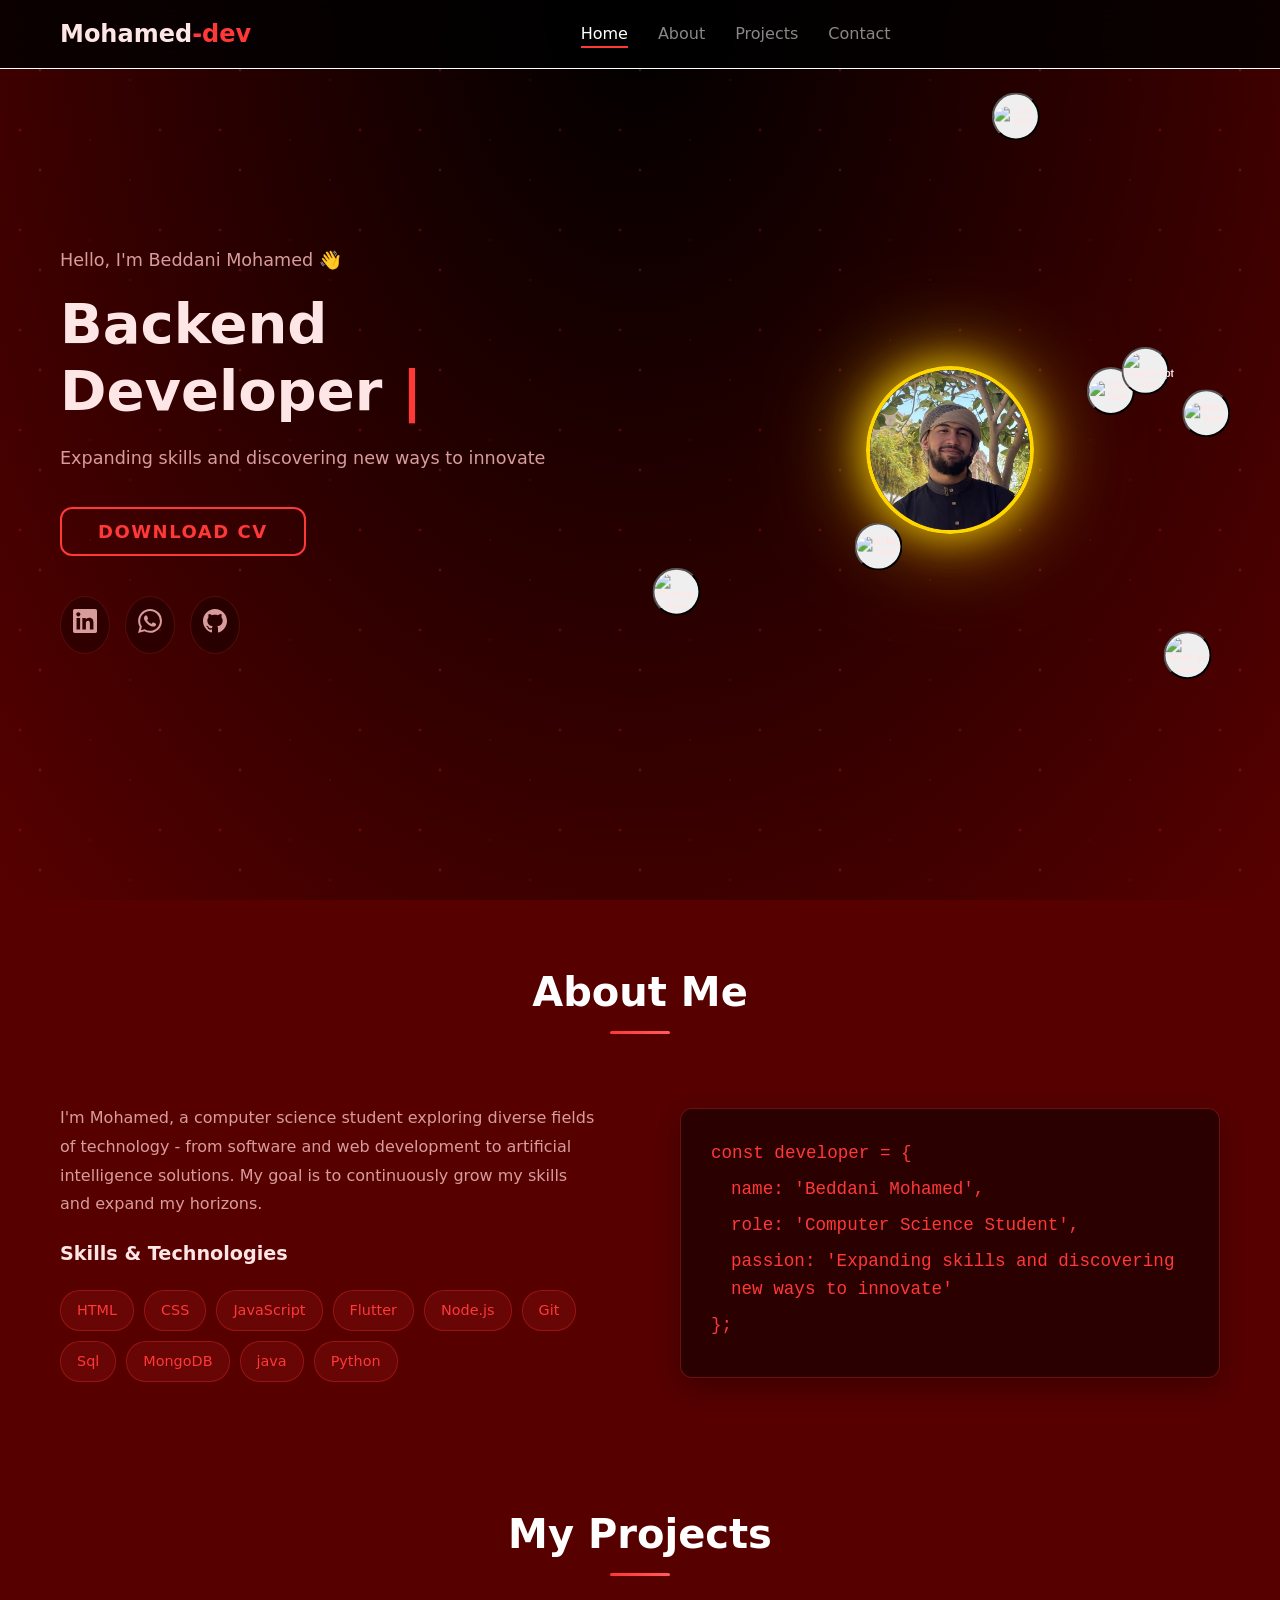
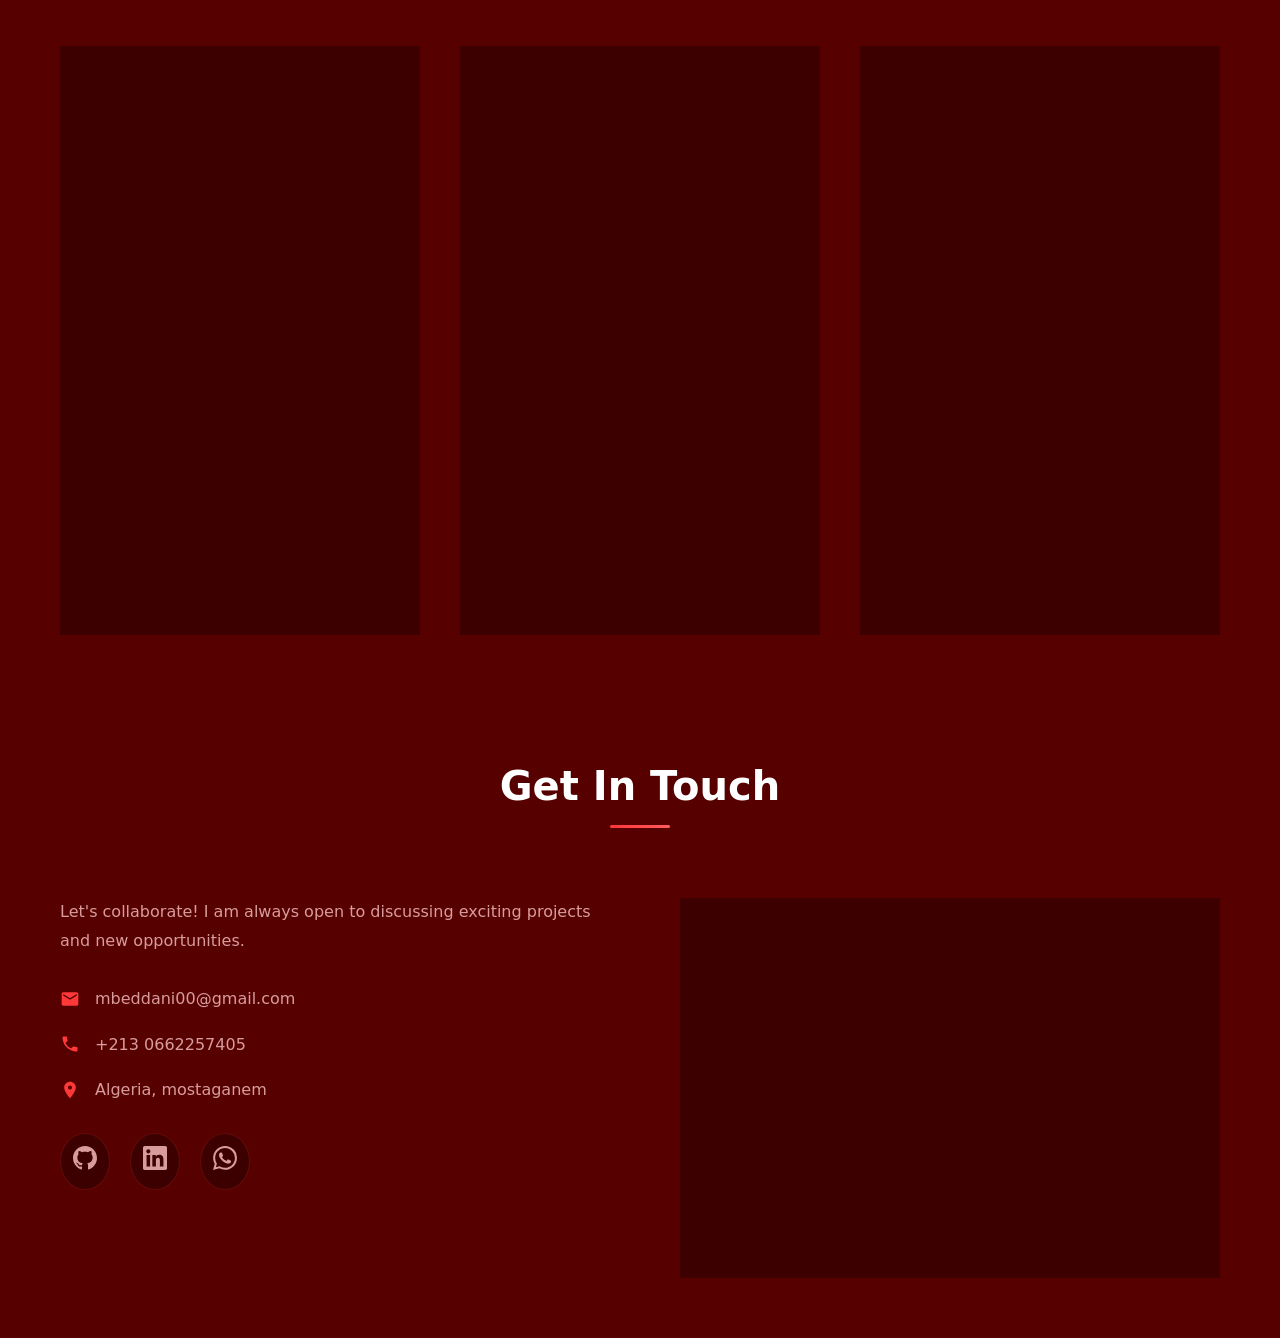
==== index.html @ 116beba7 "Add all project files" ====
<!DOCTYPE html>
<html lang="id">
<head>
    <meta charset="UTF-8">
    <meta name="viewport" content="width=device-width, initial-scale=1.0">
    <title>Beddani Mohamed</title>
    <link rel="icon" type="Image/jpeg" href="icon.jpg">
    <link rel="stylesheet" href="style.css">
</head>
<body>
    <header id="navbar">
    <nav class="nav-container animate-on-scroll slide-in-top">
            <div class="logo">
                Mohamed<span class="logo-accent">-dev</span>
            </div>
            
            <ul class="nav-menu" id="nav-menu">
                <li><a href="#home" class="nav-link active">Home</a></li>
                <li><a href="#about" class="nav-link">About</a></li>
                <li><a href="#projects" class="nav-link">Projects</a></li>
                <li><a href="#contact" class="nav-link">Contact</a></li>
            </ul>
            
            <div class="nav-social">
              
                
        

            </div>
            
            <div class="hamburger" id="hamburger">
                <span></span>
                <span></span>
                <span></span>
            </div>
        </nav>
    </header>

    <main>
        <section id="home" class="hero">
            <div class="container">
                <div class="hero-content">
                    <div class="hero-text">
                        <p class="greeting">Hello, I'm Beddani Mohamed 👋</p>
                        <h1 class="hero-title">
                            <span id="typing-text">Computer Science</span>
                            <span class="cursor">|</span>
                        </h1>
                        <p class="hero-quote">Expanding skills and discovering new ways to innovate</p>
                        <div class="hero-buttons">
                          <a href="Science and Engineering Resume in White Black Simple Style (1).pdf" download>
                            <button class="glow-genz-button">Download CV</button>
                            </a>
                        </div>
                        <div class="hero-social">
                            <a href="https://www.linkedin.com/in/mohamed-beddani-69705a28b?utm_source=share&utm_campaign=share_via&utm_content=profile&utm_medium=android_app" class="social-link" aria-label="LinkedIn" target="_blank">
                                <svg width="24" height="24" viewBox="0 0 24 24" fill="currentColor">
                                    <path d="M20.447 20.452h-3.554v-5.569c0-1.328-.027-3.037-1.852-3.037-1.853 0-2.136 1.445-2.136 2.939v5.667H9.351V9h3.414v1.561h.046c.477-.9 1.637-1.85 3.37-1.85 3.601 0 4.267 2.37 4.267 5.455v6.286zM5.337 7.433c-1.144 0-2.063-.926-2.063-2.065 0-1.138.92-2.063 2.063-2.063 1.14 0 2.064.925 2.064 2.063 0 1.139-.925 2.065-2.064 2.065zm1.782 13.019H3.555V9h3.564v11.452zM22.225 0H1.771C.792 0 0 .774 0 1.729v20.542C0 23.227.792 24 1.771 24h20.451C23.2 24 24 23.227 24 22.271V1.729C24 .774 23.2 0 22.222 0h.003z"/>
                                </svg>
                            </a>
                            
                            <a href="https://wa.me/213554139526" class="social-link" aria-label="WhatsApp" target="_blank">
                                <svg width="24" height="24" viewBox="0 0 24 24" fill="currentColor">
                                    <path d="M17.472 14.382c-.297-.149-1.758-.867-2.03-.967-.273-.099-.471-.148-.67.15-.197.297-.767.966-.94 1.164-.173.199-.347.223-.644.075-.297-.15-1.255-.463-2.39-1.475-.883-.788-1.48-1.761-1.653-2.059-.173-.297-.018-.458.13-.606.134-.133.298-.347.446-.52.149-.174.198-.298.298-.497.099-.198.05-.371-.025-.52-.075-.149-.669-1.612-.916-2.207-.242-.579-.487-.5-.669-.51-.173-.008-.371-.01-.57-.01-.198 0-.52.074-.792.372-.272.297-1.04 1.016-1.04 2.479 0 1.462 1.065 2.875 1.213 3.074.149.198 2.096 3.2 5.077 4.487.709.306 1.262.489 1.694.625.712.227 1.36.195 1.871.118.571-.085 1.758-.719 2.006-1.413.248-.694.248-1.289.173-1.413-.074-.124-.272-.198-.57-.347m-5.421 7.403h-.004a9.87 9.87 0 01-5.031-1.378l-.361-.214-3.741.982.998-3.648-.235-.374a9.86 9.86 0 01-1.51-5.26c.001-5.45 4.436-9.884 9.888-9.884 2.64 0 5.122 1.03 6.988 2.898a9.825 9.825 0 012.893 6.994c-.003 5.45-4.437 9.884-9.885 9.884m8.413-18.297A11.815 11.815 0 0012.05 0C5.495 0 .16 5.335.157 11.892c0 2.096.547 4.142 1.588 5.945L.057 24l6.305-1.654a11.882 11.882 0 005.683 1.448h.005c6.554 0 11.89-5.335 11.893-11.893A11.821 11.821 0 0020.885 3.488"/>
                                </svg>
                            </a>
                            <a href="https://github.com/aminebedd" class="social-link" aria-label="GitHub" target="_blank">
                                <svg width="24" height="24" viewBox="0 0 24 24" fill="currentColor">
                                    <path d="M12 0c-6.626 0-12 5.373-12 12 0 5.302 3.438 9.8 8.207 11.387.599.111.793-.261.793-.577v-2.234c-3.338.726-4.033-1.416-4.033-1.416-.546-1.387-1.333-1.756-1.333-1.756-1.089-.745.083-.729.083-.729 1.205.084 1.839 1.237 1.839 1.237 1.07 1.834 2.807 1.304 3.492.997.107-.775.418-1.305.762-1.604-2.665-.305-5.467-1.334-5.467-5.931 0-1.311.469-2.381 1.236-3.221-.124-.303-.535-1.524.117-3.176 0 0 1.008-.322 3.301 1.23.957-.266 1.983-.399 3.003-.404 1.02.005 2.047.138 3.006.404 2.291-1.552 3.297-1.23 3.297-1.23.653 1.653.242 2.874.118 3.176.77.84 1.235 1.911 1.235 3.221 0 4.609-2.807 5.624-5.479 5.921.43.372.823 1.102.823 2.222v3.293c0 .319.192.694.801.576 4.765-1.589 8.199-6.086 8.199-11.386 0-6.627-5.373-12-12-12z"/>
                                </svg>
                            </a>
                        </div>
                    </div>
                            <div class="hero-visual">
                                <div class="avatar-container">
                                    <!-- Matahari (Sun) - Elemento visual central -->
                                    <div class="sun-core">
                                        <img src="mohamed.jpg" alt="Sun Image">
                                    </div>

                                    <button class="orbit-icon html random-orbit" type="button">
                                        <img src="https://cdn.jsdelivr.net/gh/devicons/devicon/icons/html5/html5-original.svg" alt="HTML Icon" style="width: 100%; height: 100%; object-fit: contain;">
                                    </button>

                                    <button class="orbit-icon css random-orbit" type="button">
                                        <img src="https://cdn.jsdelivr.net/gh/devicons/devicon/icons/css3/css3-original.svg" alt="CSS Icon" style="width: 100%; height: 100%; object-fit: contain;">
                                    </button>

                                    <button class="orbit-icon js random-orbit" type="button">
                                        <img src="https://cdn.jsdelivr.net/gh/devicons/devicon/icons/javascript/javascript-original.svg" alt="JavaScript Icon" style="width: 100%; height: 100%; object-fit: contain;">
                                    </button>

                                    <button class="orbit-icon react random-orbit" type="button">
                                        <img src="https://cdn.jsdelivr.net/gh/devicons/devicon/icons/flutter/flutter-original.svg" alt="React Icon" style="width: 90%; height: 90%; object-fit: contain;">
                                    </button>

                                    <button class="orbit-icon nodejs random-orbit" type="button">
                                        <img src="https://cdn.jsdelivr.net/gh/devicons/devicon/icons/nodejs/nodejs-original.svg" alt="Node.js Icon" style="width: 100%; height: 100%; object-fit: contain;">
                                    </button>

                                    <button class="orbit-icon python random-orbit" type="button">
                                        <img src="https://cdn.jsdelivr.net/gh/devicons/devicon/icons/python/python-original.svg" alt="Python Icon" style="width: 100%; height: 100%; object-fit: contain;">
                                    </button>

                                    <button class="orbit-icon git random-orbit" type="button">
                                        <img src="https://cdn.jsdelivr.net/gh/devicons/devicon/icons/git/git-original.svg" alt="Git Icon" style="width: 100%; height: 100%; object-fit: contain;">
                                    </button>
                                </div>
                            </div>
                </div>
            </div>
        </section>

        <section id="about" class="section">
            <div class="container">
                <h2 class="section-title">About Me</h2>
                <div class="about-content">
                    <div class="about-text slide-in-left">
                <p>I'm Mohamed, a computer science student exploring diverse fields of technology - from software and web development to artificial intelligence solutions. My goal is to continuously grow my skills and expand my horizons.</p>
                        <div class="skills">
                            <h3>Skills & Technologies</h3>
                            <div class="skills-grid">
                                <span class="skill-tag">HTML</span>
                                <span class="skill-tag">CSS</span>
                                <span class="skill-tag">JavaScript</span>
                                <span class="skill-tag">Flutter</span>
                                <span class="skill-tag">Node.js</span>
                                <span class="skill-tag">Git</span>
                                <span class="skill-tag">Sql</span>
                                <span class="skill-tag">MongoDB</span>
                                <span class="skill-tag">java</span>
                                <span class="skill-tag">Python</span>
                                
                            </div>
                        </div>
                    </div>
                    <div class="about-visual slide-in-right">
                        <div class="code-animation">
                            <div class="code-line">const developer = {</div>
                            <div class="code-line indent">name: 'Beddani Mohamed',</div>
                            <div class="code-line indent">role: 'Computer Science Student',</div>
                            <div class="code-line indent">passion: 'Expanding skills and discovering new ways to innovate'</div>
                            <div class="code-line">};</div>
                        </div>
                    </div>
                </div>
            </div>
        </section>

        <section id="projects" class="section">
            <div class="container">
                <h2 class="section-title">My Projects</h2>
                <div class="projects-grid slide-in-up">
                    <div class="project-card">
                        <div class="project-image">
                            <img src="image.png" alt="Project 1">
                        </div>
                        <div class="project-content">
                            <h3>Excellence School</h3>
                            <p>A complete school management system with student registration, teacher management, attendance tracking, and performance reports.</p>
                            <div class="project-tech">
                                <span>React</span>
                                <span>Node.js</span>
                                <span>MongoDB</span>
                                <span>Render</span>
                                <span>Vercel</span>
                                <span>suprbase</span>
                            </div>
                            <div class="project-links">
                                <a href="https://excellence-school.vercel.app/" class="project-link">Live Demo</a>
                                
                            </div>
                        </div>
                    </div>
                    <div class="project-card">
                        <div class="project-image">
                            <img src="app2.png" alt="Project 2">
                        </div>
                        <div class="project-content">
                            <h3>Excellence School app</h3>
                            <p>A complete school management app with features for student registration, teacher management, attendance tracking, and performance monitoring.</p>
                            <div class="project-tech">
                                <span>flutter</span>
                                <span>Node.js</span>
                                  <span>MongoDB</span>
                                <span>Render</span>
                              <span>suprbase</span>
                            </div>
                            <div class="project-links">
                                <a href="#" class="project-link">Live Demo</a>
                                
                            </div>
                        </div>
                    </div>
                    <div class="project-card">
                        <div class="project-image">
                            <img src="app1.png" alt="Project 3">
                        </div>
                        <div class="project-content">
                            <h3>FOOD DELIVERY APP</h3>
                            <p>A sleek food delivery app with login authentication, product browsing, favorites, and cart checkout features.</p>
                            <div class="project-tech">
                                <span>Flutter</span>
                                <span>Node.js</span>
                                <span>MongoDB</span>
                            </div>
                            <div class="project-links">
                                <a href="#" class="project-link">Live Demo</a>
                                
                            </div>
                        </div>
                    </div>
                    
        </section>

        <section id="contact" class="section">
            <div class="container">
                <h2 class="section-title">Get In Touch</h2>
                <div class="contact-content">
                    <div class="contact-info slide-in-left">
                        <p>Let's collaborate! I am always open to discussing exciting projects and new opportunities.</p>
                        <div class="contact-details">
                            <div class="contact-item">
                                <svg width="20" height="20" viewBox="0 0 24 24" fill="currentColor">
                                    <path d="M20 4H4c-1.1 0-1.99.9-1.99 2L2 18c0 1.1.9 2 2 2h16c1.1 0 2-.9 2-2V6c0-1.1-.9-2-2-2zm0 4l-8 5-8-5V6l8 5 8-5v2z"/>
                                </svg>
                                <span>mbeddani00@gmail.com</span>
                            </div>
                            <div class="contact-item">
                                <svg width="20" height="20" viewBox="0 0 24 24" fill="currentColor">
                                    <path d="M6.62 10.79c1.44 2.83 3.76 5.15 6.59 6.59l2.2-2.2c.27-.27.67-.36 1.02-.24 1.12.37 2.33.57 3.57.57.55 0 1 .45 1 1V20c0 .55-.45 1-1 1-9.39 0-17-7.61-17-17 0-.55.45-1 1-1h3.5c.55 0 1 .45 1 1 0 1.25.2 2.45.57 3.57.11.35.03.74-.25 1.02l-2.2 2.2z"/>
                                </svg>
                                <span>+213 0662257405</span>
                            </div>
                            <div class="contact-item">
                                <svg width="20" height="20" viewBox="0 0 24 24" fill="currentColor">
                                    <path d="M12 2C8.13 2 5 5.13 5 9c0 5.25 7 13 7 13s7-7.75 7-13c0-3.87-3.13-7-7-7zm0 9.5c-1.38 0-2.5-1.12-2.5-2.5s1.12-2.5 2.5-2.5 2.5 1.12 2.5 2.5-1.12 2.5-2.5 2.5z"/>
                                </svg>
                                <span>Algeria, mostaganem</span>
                            </div>
                        </div>
                        <div class="social-links">
                            <a href="https://github.com/aminebedd" class="social-link" aria-label="GitHub" target="_blank">
                                <svg width="24" height="24" viewBox="0 0 24 24" fill="currentColor">
                                    <path d="M12 0c-6.626 0-12 5.373-12 12 0 5.302 3.438 9.8 8.207 11.387.599.111.793-.261.793-.577v-2.234c-3.338.726-4.033-1.416-4.033-1.416-.546-1.387-1.333-1.756-1.333-1.756-1.089-.745.083-.729.083-.729 1.205.084 1.839 1.237 1.839 1.237 1.07 1.834 2.807 1.304 3.492.997.107-.775.418-1.305.762-1.604-2.665-.305-5.467-1.334-5.467-5.931 0-1.311.469-2.381 1.236-3.221-.124-.303-.535-1.524.117-3.176 0 0 1.008-.322 3.301 1.23.957-.266 1.983-.399 3.003-.404 1.02.005 2.047.138 3.006.404 2.291-1.552 3.297-1.23 3.297-1.23.653 1.653.242 2.874.118 3.176.77.84 1.235 1.911 1.235 3.221 0 4.609-2.807 5.624-5.479 5.921.43.372.823 1.102.823 2.222v3.293c0 .319.192.694.801.576 4.765-1.589 8.199-6.086 8.199-11.386 0-6.627-5.373-12-12-12z"/>
                                </svg>
                            </a>
                            <a href="https://www.linkedin.com/in/mohamed-beddani-69705a28b?utm_source=share&utm_campaign=share_via&utm_content=profile&utm_medium=android_app" class="social-link" aria-label="LinkedIn" target="_blank">
                                <svg width="24" height="24" viewBox="0 0 24 24" fill="currentColor">
                                    <path d="M20.447 20.452h-3.554v-5.569c0-1.328-.027-3.037-1.852-3.037-1.853 0-2.136 1.445-2.136 2.939v5.667H9.351V9h3.414v1.561h.046c.477-.9 1.637-1.85 3.37-1.85 3.601 0 4.267 2.37 4.267 5.455v6.286zM5.337 7.433c-1.144 0-2.063-.926-2.063-2.065 0-1.138.92-2.063 2.063-2.063 1.14 0 2.064.925 2.064 2.063 0 1.139-.925 2.065-2.064 2.065zm1.782 13.019H3.555V9h3.564v11.452zM22.225 0H1.771C.792 0 0 .774 0 1.729v20.542C0 23.227.792 24 1.771 24h20.451C23.2 24 24 23.227 24 22.271V1.729C24 .774 23.2 0 22.222 0h.003z"/>
                                </svg>
                            </a>
                            <a href="https://wa.me/213662257405" class="social-link" aria-label="WhatsApp" target="_blank">
                                <svg width="24" height="24" viewBox="0 0 24 24" fill="currentColor">
                                    <path d="M17.472 14.382c-.297-.149-1.758-.867-2.03-.967-.273-.099-.471-.148-.67.15-.197.297-.767.966-.94 1.164-.173.199-.347.223-.644.075-.297-.15-1.255-.463-2.39-1.475-.883-.788-1.48-1.761-1.653-2.059-.173-.297-.018-.458.13-.606.134-.133.298-.347.446-.52.149-.174.198-.298.298-.497.099-.198.05-.371-.025-.52-.075-.149-.669-1.612-.916-2.207-.242-.579-.487-.5-.669-.51-.173-.008-.371-.01-.57-.01-.198 0-.52.074-.792.372-.272.297-1.04 1.016-1.04 2.479 0 1.462 1.065 2.875 1.213 3.074.149.198 2.096 3.2 5.077 4.487.709.306 1.262.489 1.694.625.712.227 1.36.195 1.871.118.571-.085 1.758-.719 2.006-1.413.248-.694.248-1.289.173-1.413-.074-.124-.272-.198-.57-.347m-5.421 7.403h-.004a9.87 9.87 0 01-5.031-1.378l-.361-.214-3.741.982.998-3.648-.235-.374a9.86 9.86 0 01-1.51-5.26c.001-5.45 4.436-9.884 9.888-9.884 2.64 0 5.122 1.03 6.988 2.898a9.825 9.825 0 012.893 6.994c-.003 5.45-4.437 9.884-9.885 9.884m8.413-18.297A11.815 11.815 0 0012.05 0C5.495 0 .16 5.335.157 11.892c0 2.096.547 4.142 1.588 5.945L.057 24l6.305-1.654a11.882 11.882 0 005.683 1.448h.005c6.554 0 11.89-5.335 11.893-11.893A11.821 11.821 0 0020.885 3.488"/>
                                </svg>
                            </a>
                        </div>
                    </div>
                    <div class="contact-form slide-in-right">
                        <form id="contact-form">
                            <div class="form-group">
                                <input type="text" placeholder="Your Name" required name="user_name">
                            </div>
                            <div class="form-group">
                                <input type="email" placeholder="Your Email" required name="user_email">
                            </div>
                            <div class="form-group">
                                <textarea name="message" placeholder="Your Message" rows="5" required></textarea>
                            </div>
                            <button type="submit" class="glow-genz-button">Send Message</button>
                        </form>
                    </div>
                </div>
            </div>
        </section>

    </main>
    <script src="script.js"></script>
    <script type="text/javascript" src="https://cdn.emailjs.com/dist/email.min.js"></script>
    <script>
   (function(){
      emailjs.init("YOUR_PUBLIC_KEY"); 
   })();
</script>
</body>
</html>
---- style.css ----
:root {
  --bg-1: #570000;
  --bg-2: #000000;
  --text: #FFE6E6;
  --muted: #D89C9C;
  --accent: #FF3838;
  --accent-2: #FF5C5C;
  --card: #3b0202;
  --card-2: #ffffff;
  --shadow: 0 10px 30px rgba(255, 56, 56, 0.15);
}

* {
  margin: 0;
  padding: 0;
  box-sizing: border-box;
}

html {
  scroll-behavior: smooth;
}

body {
  font-family: system-ui, -apple-system, 'Segoe UI', Roboto, Ubuntu, Cantarell, 'Noto Sans', sans-serif;
  background: var(--bg-1);
  color: var(--text);
  line-height: 1.6;
  overflow-x: hidden;
}

/* Background with animated stars */
body::before {
  content: '';
  position: fixed;
  top: 0;
  left: 0;
  width: 100%;
  height: 100%;
  background: 
    radial-gradient(ellipse at top, var(--bg-2) 0%, var(--bg-1) 100%);
  z-index: -2;
}

body::after {
  content: '';
  position: fixed;
  top: 0;
  left: 0;
  width: 100%;
  height: 100%;
  background: 
    radial-gradient(2px 2px at 20px 30px, var(--accent), transparent),
    radial-gradient(2px 2px at 40px 70px, var(--accent-2), transparent),
    radial-gradient(1px 1px at 90px 40px, var(--accent), transparent),
    radial-gradient(1px 1px at 130px 80px, var(--accent-2), transparent),
    radial-gradient(2px 2px at 160px 30px, var(--accent), transparent);
  background-repeat: repeat;
  background-size: 200px 100px;
  animation: stars 20s linear infinite;
  opacity: 0.3;
  z-index: -1;
}

@keyframes stars {
  from { transform: translateY(0px); }
  to { transform: translateY(-100px); }
}

.container {
  max-width: 1200px;
  margin: 0 auto;
  padding: 0 20px;
}

.section {
  padding: 60px 0;
}



.section-title {
  font-size: 2.5rem;
  font-weight: 700;
  text-align: center;
  margin-bottom: 80px;
  color: #ffffff;
  position: relative;
}

.section-title::after {
  content: '';
  position: absolute;
  bottom: -10px;
  left: 50%;
  transform: translateX(-50%);
  width: 60px;
  height: 3px;
  background: linear-gradient(90deg, var(--accent), var(--accent-2));
  border-radius: 2px;
}

#navbar {
  position: fixed;
  top: 0;
  width: 100%;
  background: rgba(0, 0, 0, 0.8);
  backdrop-filter: blur(10px);
  border-bottom: 1px solid rgb(255, 255, 255);
  z-index: 1000;
  transition: all 0.3s ease;
}

.nav-container {
  display: flex;
  justify-content: space-between;
  align-items: center;
  padding: 15px 20px;
  max-width: 1200px;
  margin: 0 auto;
}

.logo {
  font-size: 1.5rem;
  font-weight: 700;
  color: var(--text);
}

.logo-accent {
  color: var(--accent);
}

.nav-menu {
  display: flex;
  list-style: none;
  gap: 30px;
}

.nav-link {
  color: #888888; /* grey color for non-hover state */
  text-decoration: none;
  font-weight: 500;
  transition: all 0.3s ease;
  position: relative;
}

.nav-link.active,
.nav-link:hover {
  color: white;
}

.nav-link::after {
  content: '';
  position: absolute;
  bottom: -5px;
  left: 0;
  width: 0;
  height: 2px;
  background: var(--accent);
  transition: width 0.3s ease;
}

.nav-link.active::after,
.nav-link:hover::after {
  width: 100%;
}

.nav-social {
  display: flex;
  gap: 15px;
}

.social-icon {
  color: #888888; /* grey color for non-hover state */
  transition: all 0.3s ease;
  padding: 8px;
  border-radius: 50%;
}

.social-icon:hover {
  color: white;
  transform: scale(1.1);
  box-shadow: 0 0 15px rgba(255, 255, 255, 0.3);
}

.hamburger {
  display: none;
  flex-direction: column;
  cursor: pointer;
  gap: 4px;
}

.hamburger span {
  width: 25px;
  height: 3px;
  background: var(--text);
  transition: all 0.3s ease;
  border-radius: 2px;
}

.hamburger.active span:nth-child(1) {
  transform: rotate(45deg) translate(6px, 6px);
}

.hamburger.active span:nth-child(2) {
  opacity: 0;
}

.hamburger.active span:nth-child(3) {
  transform: rotate(-45deg) translate(6px, -6px);
}

.hero {
  min-height: 100vh;
  display: flex;
  align-items: center;
  padding: 80px 0 80px;
}

.hero-content {
  display: grid;
  grid-template-columns: 1fr 1fr;
  gap: 80px;
  align-items: center;
}

.hero-text {
  animation: slideInLeft 1s ease-out;
}

.greeting {
  color: var(--muted);
  font-size: 1.1rem;
  margin-bottom: 15px;
}

.hero-title {
  font-size: 3.5rem;
  font-weight: 700;
  margin-bottom: 20px;
  line-height: 1.2;
}

.cursor {
  color: var(--accent);
  animation: blink 1s infinite;
}

@keyframes blink {
  0%, 50% { opacity: 1; }
  51%, 100% { opacity: 0; }
}

.hero-quote {
  color: var(--muted);
  font-size: 1.1rem;
  margin-bottom: 35px;
}

.hero-buttons {
  display: flex;
  gap: 20px;
  margin-bottom: 40px;
}

.hero-social {
  display: flex;
  gap: 15px;
}

.hero-social-icon {
  color: var(--muted);
  padding: 10px;
  border-radius: 50%;
  transition: all 0.3s ease;
  background: rgba(14, 33, 64, 0.5);
  backdrop-filter: blur(5px);
}

.hero-social-icon:hover {
  color: white;
  transform: scale(1.1);
  background: rgba(0, 0, 0, 0.1);
  box-shadow: 0 0 20px rgba(0, 0, 0, 0.3);
}

/* Avatar and Solar System */
.hero-visual {
  display: flex;
  justify-content: center;
  animation: slideInRight 1s ease-out;
}

.avatar-container {
  position: relative;
  width: 500px;
  height: 500px;
  display: flex;
  align-items: center;
  justify-content: center;
}

/* Matahari (Sun) - Elemento visual */
.sun-core {
  width: 168px; /* 40% larger than 120px */
  height: 168px; /* 40% larger than 120px */
  border-radius: 50%;
  position: absolute;
  top: 50%;
  left: 50%;
  transform: translate(-50%, -50%);
  border: 4px solid #FFD700;
  box-shadow:
    0 0 40px rgba(255, 215, 0, 0.8),
    0 0 80px rgba(255, 215, 0, 0.5),
    0 0 120px rgba(255, 215, 0, 0.3),
    inset 0 0 30px rgba(255, 215, 0, 0.4);
  animation: sunGlow 3s ease-in-out infinite alternate;
  cursor: pointer;
  transition: transform 0.3s ease;
  overflow: hidden;
}

.sun-core img {
  width: 100%;
  height: 100%;
  border-radius: 50%;
  object-fit: cover;
}

.sun-core:hover {
  transform: translate(-50%, -50%) scale(1.1);
}

/* Orbit Icon Buttons */
.orbit-icon {
  position: absolute;
  top: 50%;
  left: 50%;
  width: 48px;
  height: 48px;
  border-radius: 50%;
  font-size: 10px;
  font-weight: bold;
  color: var(--text);
  cursor: pointer;
  transition: all 0.3s ease;
  transform-origin: 0 0;
}

.orbit-icon img {
  width: 100%;
  height: 100%;
  border-radius: 50%;
  object-fit: cover;
}

.orbit-icon:hover {
  background: rgba(255, 56, 56, 0.4);
  transform: scale(1.2);
  box-shadow: 0 0 10px rgba(255, 56, 56, 0.5);
}

@keyframes sunGlow {
  0% {
    box-shadow:
      0 0 40px rgba(255, 215, 0, 0.8),
      0 0 80px rgba(255, 215, 0, 0.5),
      0 0 120px rgba(255, 215, 0, 0.3),
      inset 0 0 30px rgba(255, 215, 0, 0.4);
  }
  100% {
    box-shadow:
      0 0 50px rgba(255, 215, 0, 1),
      0 0 100px rgba(255, 215, 0, 0.7),
      0 0 150px rgba(255, 215, 0, 0.4),
      inset 0 0 40px rgba(255, 215, 0, 0.6);
  }
}




@keyframes slideInLeft {
  from {
    opacity: 0;
    transform: translateX(-50px);
  }
  to {
    opacity: 1;
    transform: translateX(0);
  }
}

@keyframes slideInRight {
  from {
    opacity: 0;
    transform: translateX(50px);
  }
  to {
    opacity: 1;
    transform: translateX(0);
  }
}

/* Orbit rotation animations */
@keyframes rotate {
  from {
    transform: translate(-50%, -50%) rotate(0deg);
  }
  to {
    transform: translate(-50%, -50%) rotate(360deg);
  }
}

@keyframes counterRotate {
  from {
    transform: translate(-50%, -50%) rotate(0deg);
  }
  to {
    transform: translate(-50%, -50%) rotate(-360deg);
  }
}















.glow-genz-button {
  background: transparent;
  border: 2px solid var(--accent);
  border-radius: 12px;
  color: var(--accent);
  font-weight: 700;
  font-size: 18px;
  padding: 12px 36px;
  cursor: pointer;
  transition: all 0.3s ease;
  text-transform: uppercase;
  letter-spacing: 1.5px;
  font-family: system-ui, -apple-system, 'Segoe UI', Roboto, Ubuntu, Cantarell, 'Noto Sans', sans-serif;
  position: relative;
  overflow: hidden;
}

.glow-genz-button::before {
  content: '';
  position: absolute;
  top: 0;
  left: -100%;
  width: 100%;
  height: 100%;
  background: linear-gradient(45deg, var(--accent), var(--accent-2), #FF7F7F, #FF3838);
  background-size: 400% 400%;
  animation: glowGradient 4s ease infinite;
  opacity: 0;
  transition: opacity 0.3s ease;
}

.glow-genz-button:hover {
  color: white;
  border-color: var(--accent-2);
  box-shadow: 0 0 25px rgba(255, 56, 56, 1), 0 0 50px rgba(255, 92, 92, 0.8);
  transform: scale(1.05);
}

.glow-genz-button:hover::before {
  opacity: 1;
}

@keyframes glowGradient {
  0% {
    background-position: 0% 50%;
  }
  50% {
    background-position: 100% 50%;
  }
  100% {
    background-position: 0% 50%;
  }
}

@media (max-width: 1024px) {
  .hero-content {
    grid-template-columns: 1fr;
    gap: 50px;
    text-align: center;
  }

  .hero-social {
    justify-content: center;
  }

  .hero-title {
    font-size: 3rem;
  }


}

@media (max-width: 768px) {
  .nav-menu {
    position: fixed;
    top: 70px;
    left: 0;
    width: 100%;
    background: rgba(6, 21, 38, 0.95);
    backdrop-filter: blur(10px);
    flex-direction: column;
    padding: 20px;
    transform: translateX(-100%);
    transition: transform 0.3s ease;
    border-bottom: 1px solid rgba(56, 182, 255, 0.1);
  }

  .nav-menu.active {
    transform: translateX(0);
  }

  .hamburger {
    display: flex;
  }

  .hero-content {
    gap: 40px;
  }

  .hero-social {
    justify-content: center;
  }

  .hero-title {
    font-size: 2.5rem;
  }

  .section-title {
    font-size: 2rem;
  }

  .hero-buttons {
    flex-direction: column;
    align-items: center;
  }

  .avatar-container {
    width: 350px;
    height: 350px;
  }

  .sun-core {
    width: 80px;
    height: 80px;
  }



  .earth-container {
    width: 30px;
    height: 30px;
    top: -15px;
  }

  .orbit-icon.html {
    width: 20px;
    height: 20px;
  }

  .orbit-icon.css {
    width: 12px;
    height: 12px;
  }

  .orbit-icon.js {
    width: 16px;
    height: 16px;
  }

  .orbit-icon.react {
    width: 18px;
    height: 18px;
  }

  .orbit-icon.nodejs {
    width: 20px;
    height: 20px;
  }

  .orbit-icon.python {
    width: 22px;
    height: 22px;
  }

  .orbit-icon.git {
    width: 24px;
    height: 24px;
  }

  .moon-orbit {
    width: 60px;
    height: 60px;
  }

  .orbit-icon.moon {
    width: 9px;
    height: 9px;
    top: -4.5px;
  }


}

@media (max-width: 640px) {
  .container {
    padding: 0 15px;
  }

  .section {
    padding: 60px 0;
  }

  .hero-content {
    gap: 30px;
  }

  .hero-social {
    justify-content: center;
  }

  .greeting {
    font-size: 1rem;
  }

  .hero-title {
    font-size: 2rem;
  }

  .hero-quote {
    font-size: 1rem;
  }

  .avatar-container {
    width: 250px;
    height: 250px;
  }

  .sun-core {
    width: 60px;
    height: 60px;
  }



  .earth-container {
    width: 24px;
    height: 24px;
    top: -12px;
  }

  .orbit-icon.html {
    width: 16px;
    height: 16px;
  }

  .orbit-icon.css {
    width: 10px;
    height: 10px;
  }

  .orbit-icon.js {
    width: 12px;
    height: 12px;
  }

  .orbit-icon.react {
    width: 14px;
    height: 14px;
  }

  .orbit-icon.nodejs {
    width: 16px;
    height: 16px;
  }

  .orbit-icon.python {
    width: 18px;
    height: 18px;
  }

  .orbit-icon.git {
    width: 20px;
    height: 20px;
  }

  .moon-orbit {
    width: 40px;
    height: 40px;
  }

  .orbit-icon.moon {
    width: 7px;
    height: 7px;
    top: -3.5px;
  }

  .nav-container {
    padding: 12px 15px;
  }


}

.about-content {
  display: grid;
  grid-template-columns: 1fr 1fr;
  gap: 80px;
  align-items: center;
  margin-top: 60px;
}

.about-text p {
  margin-bottom: 20px;
  line-height: 1.8;
  color: var(--muted);
}

.skills h3 {
  color: var(--text);
  margin-bottom: 20px;
  font-size: 1.2rem;
}

.skills-grid {
  display: flex;
  flex-wrap: wrap;
  gap: 10px;
}

.skill-tag {
  background: rgba(255, 56, 56, 0.1);
  color: var(--accent);
  padding: 8px 16px;
  border-radius: 20px;
  font-size: 0.9rem;
  border: 1px solid rgba(255, 56, 56, 0.3);
  transition: all 0.3s ease;
}

.skill-tag:hover {
  background: var(--accent);
  color: white;
  transform: scale(1.05);
}

.about-visual {
  display: flex;
  justify-content: center;
  align-items: center;
}

.code-animation {
  background: rgba(0, 0, 0, 0.5);
  border: 1px solid rgba(255, 56, 56, 0.3);
  border-radius: 12px;
  padding: 30px;
  font-family: 'Courier New', monospace;
  font-size: 1.1rem;
  color: var(--accent);
  box-shadow: 0 10px 30px rgba(0, 0, 0, 0.3);
}

.code-line {
  margin-bottom: 8px;
}

.code-line.indent {
  margin-left: 20px;
}

.projects-grid {
  display: grid;
  grid-template-columns: repeat(auto-fit, minmax(350px, 1fr));
  gap: 40px;
  margin-top: 60px;
}

.project-card {
  background: rgba(0, 0, 0, 0.3);
  border: 1px solid rgba(255, 56, 56, 0.2);
  border-radius: 12px;
  overflow: hidden;
  transition: all 0.3s ease;
  backdrop-filter: blur(10px);
}

.project-card:hover {
  transform: translateY(-10px);
  box-shadow: 0 20px 40px rgba(255, 56, 56, 0.2);
  border-color: var(--accent);
}

.project-image img {
  width: 100%;
  height: 200px;
  object-fit: cover;
}

.project-content {
  padding: 25px;
}

.project-content h3 {
  color: var(--text);
  margin-bottom: 15px;
  font-size: 1.3rem;
}

.project-content p {
  color: var(--muted);
  margin-bottom: 20px;
  line-height: 1.6;
}

.project-tech {
  display: flex;
  flex-wrap: wrap;
  gap: 8px;
  margin-bottom: 20px;
}

.project-tech span {
  background: rgba(255, 56, 56, 0.1);
  color: var(--accent);
  padding: 4px 12px;
  border-radius: 15px;
  font-size: 0.8rem;
  border: 1px solid rgba(255, 56, 56, 0.3);
}

.project-links {
  display: flex;
  gap: 15px;
}

.project-link {
  color: var(--accent);
  text-decoration: none;
  font-weight: 500;
  transition: all 0.3s ease;
  padding: 8px 16px;
  border: 1px solid var(--accent);
  border-radius: 6px;
}

.project-link:hover {
  background: var(--accent);
  color: white;
}

.contact-content {
  display: grid;
  grid-template-columns: 1fr 1fr;
  gap: 80px;
  margin-top: 60px;
}

.contact-info p {
  color: var(--muted);
  margin-bottom: 30px;
  line-height: 1.8;
}

.contact-details {
  margin-bottom: 30px;
}

.contact-item {
  display: flex;
  align-items: center;
  gap: 15px;
  margin-bottom: 20px;
  color: var(--muted);
}

.contact-item svg {
  color: var(--accent);
  flex-shrink: 0;
}

.contact-item span {
  font-weight: 500;
}

.social-links {
  display: flex;
  gap: 20px;
}

.social-link {
  color: var(--muted);
  transition: all 0.3s ease;
  padding: 12px;
  border-radius: 50%;
  background: rgba(0, 0, 0, 0.3);
  border: 1px solid rgba(255, 56, 56, 0.2);
}

.social-link:hover {
  color: var(--accent);
  transform: scale(1.1);
  box-shadow: 0 0 20px rgba(255, 56, 56, 0.3);
}

.contact-form {
  background: rgba(0, 0, 0, 0.3);
  border: 1px solid rgba(255, 56, 56, 0.2);
  border-radius: 12px;
  padding: 30px;
  backdrop-filter: blur(10px);
}

.form-group {
  margin-bottom: 20px;
}

.form-group input,
.form-group textarea {
  width: 100%;
  padding: 15px;
  background: rgba(0, 0, 0, 0.5);
  border: 1px solid rgba(255, 56, 56, 0.3);
  border-radius: 8px;
  color: var(--text);
  font-family: inherit;
  transition: all 0.3s ease;
}

.form-group input:focus,
.form-group textarea:focus {
  outline: none;
  border-color: var(--accent);
  box-shadow: 0 0 10px rgba(255, 56, 56, 0.3);
}

.form-group input::placeholder,
.form-group textarea::placeholder {
  color: var(--muted);
}

.slide-in-left {
  transform: translateX(-30px);
  opacity: 0;
  transition: all 1.5s ease;
}

.slide-in-right {
  transform: translateX(30px);
  opacity: 0;
  transition: all 1.5s ease;
}

.slide-in-up {
  transform: translateY(30px);
  opacity: 0;
  transition: all 1.5s ease;
}

@media (max-width: 1024px) {
  .about-content,
  .contact-content {
    grid-template-columns: 1fr;
    gap: 50px;
  }

  .projects-grid {
    grid-template-columns: 1fr;
  }
}

@media (max-width: 768px) {
  .about-content,
  .contact-content {
    gap: 40px;
  }

  .projects-grid {
    gap: 30px;
  }

  .project-content {
    padding: 20px;
  }

  .contact-form {
    padding: 25px;
  }
}

@media (max-width: 640px) {
  .about-content,
  .contact-content {
    gap: 30px;
  }

  .skills-grid {
    justify-content: center;
  }

  .project-links {
    flex-direction: column;
  }

  .social-links {
    justify-content: center;
  }
}
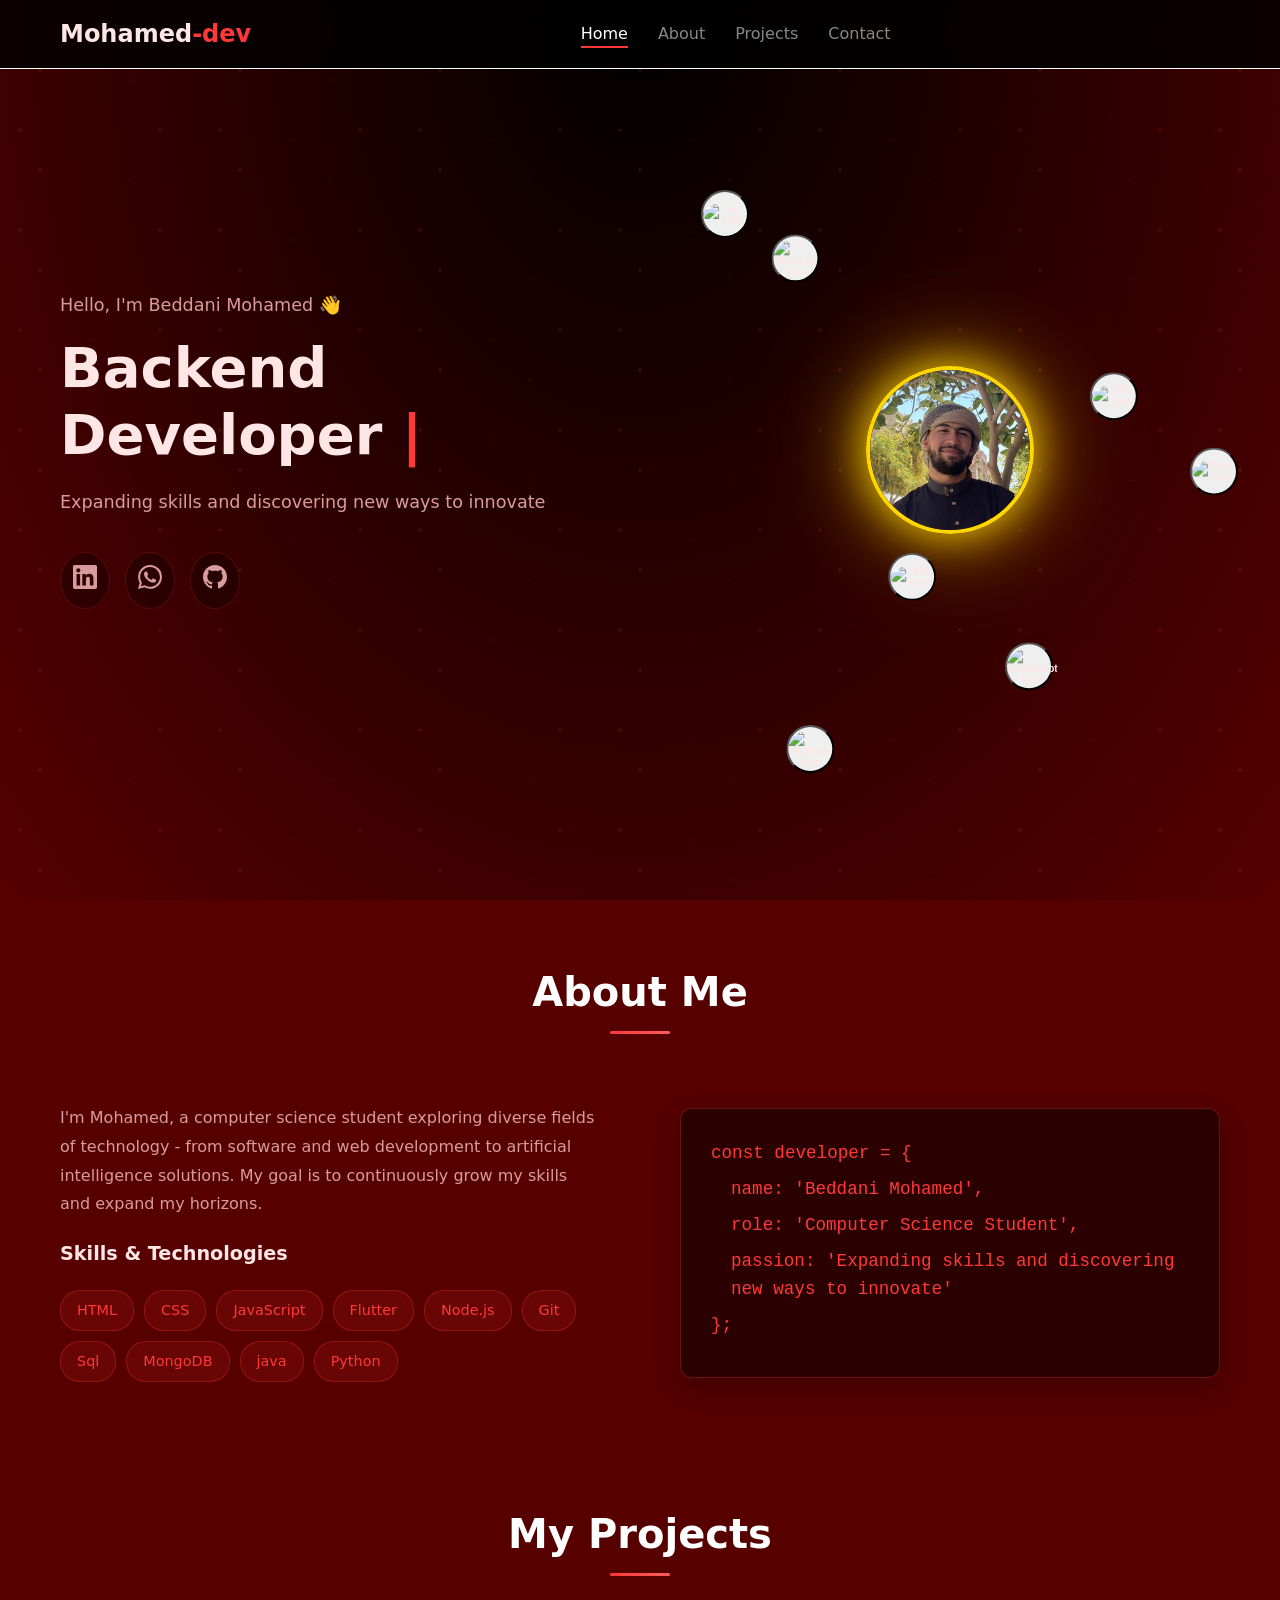
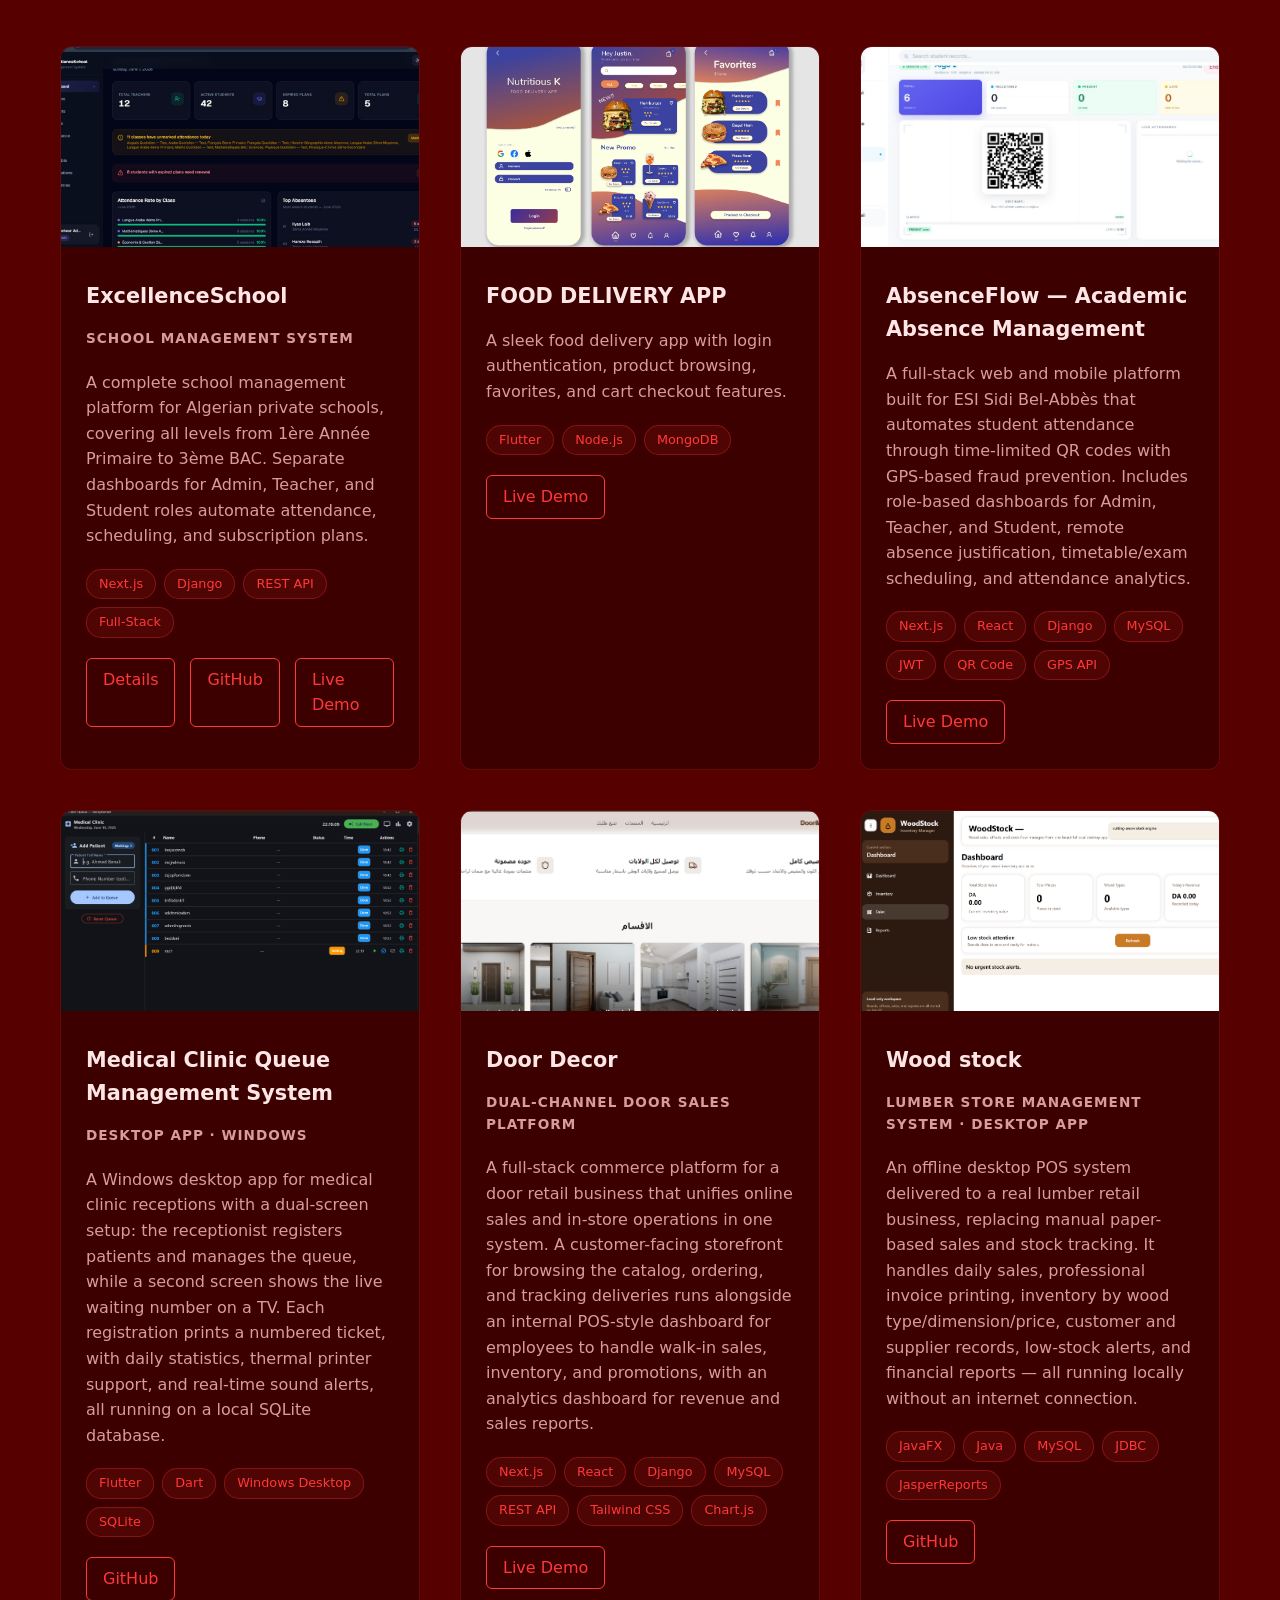
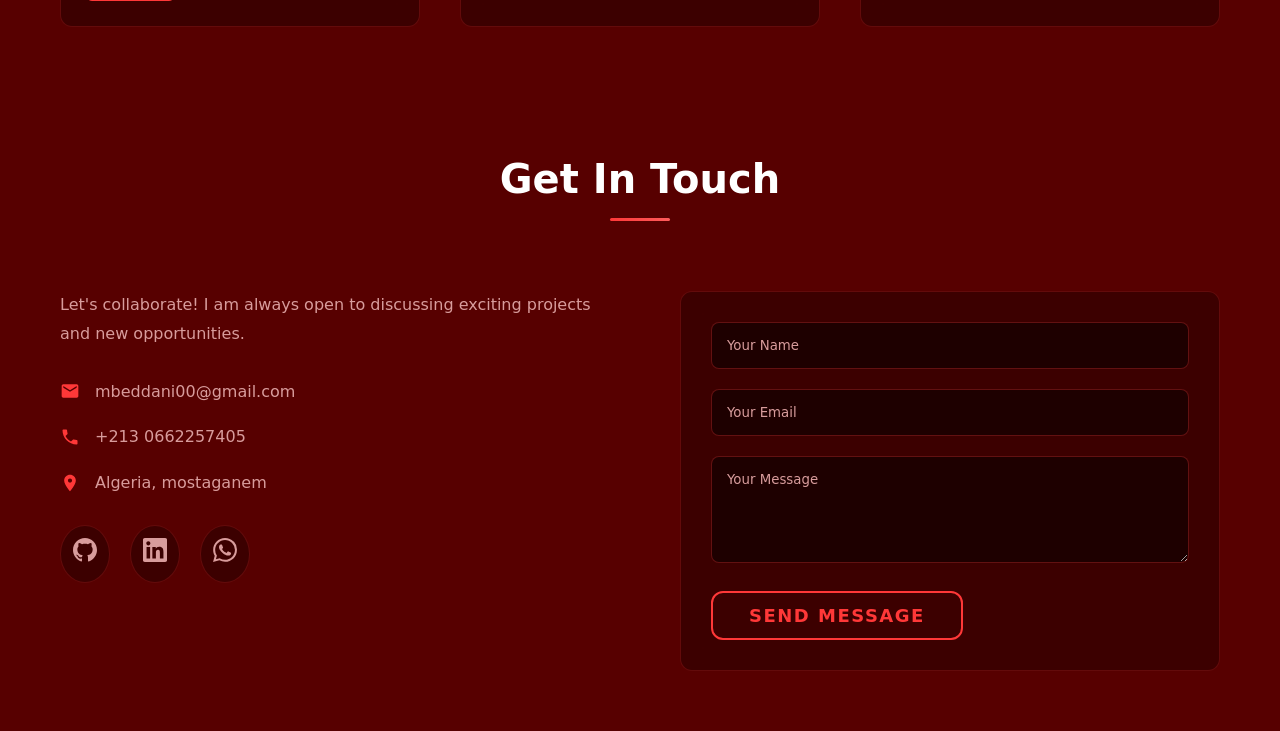
==== commit bee2334b: "final1" ====
--- a/index.html
+++ b/index.html
@@ -47,11 +47,7 @@
                             <span class="cursor">|</span>
                         </h1>
                         <p class="hero-quote">Expanding skills and discovering new ways to innovate</p>
-                        <div class="hero-buttons">
-                          <a href="Science and Engineering Resume in White Black Simple Style (1).pdf" download>
-                            <button class="glow-genz-button">Download CV</button>
-                            </a>
-                        </div>
+                        
                         <div class="hero-social">
                             <a href="https://www.linkedin.com/in/mohamed-beddani-69705a28b?utm_source=share&utm_campaign=share_via&utm_content=profile&utm_medium=android_app" class="social-link" aria-label="LinkedIn" target="_blank">
                                 <svg width="24" height="24" viewBox="0 0 24 24" fill="currentColor">
@@ -153,45 +149,26 @@
                 <div class="projects-grid slide-in-up">
                     <div class="project-card">
                         <div class="project-image">
-                            <img src="image.png" alt="Project 1">
-                        </div>
-                        <div class="project-content">
-                            <h3>Excellence School</h3>
-                            <p>A complete school management system with student registration, teacher management, attendance tracking, and performance reports.</p>
-                            <div class="project-tech">
-                                <span>React</span>
-                                <span>Node.js</span>
-                                <span>MongoDB</span>
-                                <span>Render</span>
-                                <span>Vercel</span>
-                                <span>suprbase</span>
-                            </div>
-                            <div class="project-links">
-                                <a href="https://excellence-school.vercel.app/" class="project-link">Live Demo</a>
-                                
-                            </div>
-                        </div>
-                    </div>
-                    <div class="project-card">
-                        <div class="project-image">
-                            <img src="app2.png" alt="Project 2">
-                        </div>
-                        <div class="project-content">
-                            <h3>Excellence School app</h3>
-                            <p>A complete school management app with features for student registration, teacher management, attendance tracking, and performance monitoring.</p>
-                            <div class="project-tech">
-                                <span>flutter</span>
-                                <span>Node.js</span>
-                                  <span>MongoDB</span>
-                                <span>Render</span>
-                              <span>suprbase</span>
-                            </div>
-                            <div class="project-links">
-                                <a href="#" class="project-link">Live Demo</a>
-                                
-                            </div>
-                        </div>
-                    </div>
+                            <img src="image.jpg" alt="ExcellenceSchool">
+                        </div>
+                        <div class="project-content">
+                            <h3>ExcellenceSchool</h3>
+                            <p class="project-subtitle-card">School Management System</p>
+                            <p>A complete school management platform for Algerian private schools, covering all levels from 1ère Année Primaire to 3ème BAC. Separate dashboards for Admin, Teacher, and Student roles automate attendance, scheduling, and subscription plans.</p>
+                            <div class="project-tech">
+                                <span>Next.js</span>
+                                <span>Django</span>
+                                <span>REST API</span>
+                                <span>Full-Stack</span>
+                            </div>
+                            <div class="project-links">
+                                <a href="excellenceschool.html" class="project-link">Details</a>
+                                <a href="#" class="project-link">GitHub</a>
+                                <a href="https://excellence-school.vercel.app/" class="project-link" target="_blank">Live Demo</a>
+                            </div>
+                        </div>
+                    </div>
+                    
                     <div class="project-card">
                         <div class="project-image">
                             <img src="app1.png" alt="Project 3">
@@ -206,11 +183,98 @@
                             </div>
                             <div class="project-links">
                                 <a href="#" class="project-link">Live Demo</a>
-                                
-                            </div>
-                        </div>
-                    </div>
-                    
+
+                            </div>
+                        </div>
+                    </div>
+                    <div class="project-card">
+                        <div class="project-image">
+                            <img src="photo_2026-06-10_21-40-05.jpg" alt="AbsenceFlow">
+                        </div>
+                        <div class="project-content">
+                            <h3>AbsenceFlow — Academic Absence Management</h3>
+                            <p>A full-stack web and mobile platform built for ESI Sidi Bel-Abbès that automates student attendance through time-limited QR codes with GPS-based fraud prevention. Includes role-based dashboards for Admin, Teacher, and Student, remote absence justification, timetable/exam scheduling, and attendance analytics.</p>
+                            <div class="project-tech">
+                                <span>Next.js</span>
+                                <span>React</span>
+                                <span>Django</span>
+                                <span>MySQL</span>
+                                <span>JWT</span>
+                                <span>QR Code</span>
+                                <span>GPS API</span>
+                            </div>
+                            <div class="project-links">
+                                <a href="#" class="project-link">Live Demo</a>
+
+                            </div>
+                        </div>
+                    </div>
+                    <div class="project-card">
+                        <div class="project-image">
+                            <img src="image.png" alt="Medical Clinic Queue Management System">
+                        </div>
+                        <div class="project-content">
+                            <h3>Medical Clinic Queue Management System</h3>
+                            <p class="project-subtitle-card">Desktop App · Windows</p>
+                            <p>A Windows desktop app for medical clinic receptions with a dual-screen setup: the receptionist registers patients and manages the queue, while a second screen shows the live waiting number on a TV. Each registration prints a numbered ticket, with daily statistics, thermal printer support, and real-time sound alerts, all running on a local SQLite database.</p>
+                            <div class="project-tech">
+                                <span>Flutter</span>
+                                <span>Dart</span>
+                                <span>Windows Desktop</span>
+                                <span>SQLite</span>
+                            </div>
+                            <div class="project-links">
+                                <a href="#" class="project-link">GitHub</a>
+
+                            </div>
+                        </div>
+                    </div>
+                    <div class="project-card">
+                        <div class="project-image">
+                            <img src="image copy.png" alt="Door Decor">
+                        </div>
+                        <div class="project-content">
+                            <h3>Door Decor</h3>
+                            <p class="project-subtitle-card">Dual-Channel Door Sales Platform</p>
+                            <p>A full-stack commerce platform for a door retail business that unifies online sales and in-store operations in one system. A customer-facing storefront for browsing the catalog, ordering, and tracking deliveries runs alongside an internal POS-style dashboard for employees to handle walk-in sales, inventory, and promotions, with an analytics dashboard for revenue and sales reports.</p>
+                            <div class="project-tech">
+                                <span>Next.js</span>
+                                <span>React</span>
+                                <span>Django</span>
+                                <span>MySQL</span>
+                                <span>REST API</span>
+                                <span>Tailwind CSS</span>
+                                <span>Chart.js</span>
+                            </div>
+                            <div class="project-links">
+
+                                <a href="https://doordecormost.com" class="project-link" target="_blank">Live Demo</a>
+
+                            </div>
+                        </div>
+                    </div>
+                    <div class="project-card">
+                        <div class="project-image">
+                            <img src="image copy 2.png" alt="WoodDesk">
+                        </div>
+                        <div class="project-content">
+                            <h3>Wood stock</h3>
+                            <p class="project-subtitle-card">Lumber Store Management System · Desktop App</p>
+                            <p>An offline desktop POS system delivered to a real lumber retail business, replacing manual paper-based sales and stock tracking. It handles daily sales, professional invoice printing, inventory by wood type/dimension/price, customer and supplier records, low-stock alerts, and financial reports — all running locally without an internet connection.</p>
+                            <div class="project-tech">
+                                <span>JavaFX</span>
+                                <span>Java</span>
+                                <span>MySQL</span>
+                                <span>JDBC</span>
+                                <span>JasperReports</span>
+                            </div>
+                            <div class="project-links">
+                                <a href="#" class="project-link">GitHub</a>
+
+                            </div>
+                        </div>
+                    </div>
+                </div>
         </section>
 
         <section id="contact" class="section">
--- a/style.css
+++ b/style.css
@@ -1022,3 +1022,199 @@
     justify-content: center;
   }
 }
+
+/* Project subtitle shown on project cards */
+.project-subtitle-card {
+  color: var(--accent);
+  font-size: 0.85rem;
+  font-weight: 600;
+  text-transform: uppercase;
+  letter-spacing: 1px;
+  margin-bottom: 10px;
+}
+
+/* Project detail page */
+.back-link {
+  color: var(--muted);
+  text-decoration: none;
+  font-weight: 500;
+  transition: color 0.3s ease;
+}
+
+.back-link:hover {
+  color: var(--accent);
+}
+
+.project-hero {
+  padding: 160px 0 60px;
+  text-align: center;
+}
+
+.project-hero h1 {
+  font-size: 3rem;
+  font-weight: 700;
+  color: var(--text);
+  margin-bottom: 10px;
+}
+
+.project-subtitle {
+  color: var(--accent);
+  font-size: 1.1rem;
+  font-weight: 600;
+  margin-bottom: 25px;
+}
+
+.project-hero-desc {
+  color: var(--muted);
+  max-width: 800px;
+  margin: 0 auto 30px;
+  line-height: 1.8;
+}
+
+.project-hero .project-tech,
+.project-hero .project-links {
+  justify-content: center;
+}
+
+.problem-solution-grid {
+  display: grid;
+  grid-template-columns: repeat(2, 1fr);
+  gap: 30px;
+  margin-top: 50px;
+}
+
+.ps-card {
+  background: rgba(0, 0, 0, 0.3);
+  border: 1px solid rgba(255, 56, 56, 0.2);
+  border-radius: 12px;
+  padding: 30px;
+}
+
+.ps-card h3 {
+  color: var(--accent);
+  margin-bottom: 15px;
+  font-size: 1.3rem;
+}
+
+.ps-card p {
+  color: var(--muted);
+  line-height: 1.8;
+}
+
+.features-grid {
+  display: grid;
+  grid-template-columns: repeat(auto-fit, minmax(280px, 1fr));
+  gap: 25px;
+  margin-top: 50px;
+}
+
+.feature-card {
+  background: rgba(0, 0, 0, 0.3);
+  border: 1px solid rgba(255, 56, 56, 0.2);
+  border-radius: 12px;
+  padding: 25px;
+  transition: all 0.3s ease;
+}
+
+.feature-card:hover {
+  transform: translateY(-5px);
+  border-color: var(--accent);
+  box-shadow: 0 10px 25px rgba(255, 56, 56, 0.15);
+}
+
+.feature-icon {
+  width: 36px;
+  height: 36px;
+  color: var(--accent);
+  margin-bottom: 15px;
+  fill: none;
+  stroke: currentColor;
+  stroke-width: 2;
+  stroke-linecap: round;
+  stroke-linejoin: round;
+}
+
+.feature-card h3 {
+  color: var(--text);
+  font-size: 1.1rem;
+  margin-bottom: 10px;
+}
+
+.feature-card p {
+  color: var(--muted);
+  font-size: 0.95rem;
+  line-height: 1.6;
+}
+
+.techstack-grid {
+  display: grid;
+  grid-template-columns: repeat(auto-fit, minmax(220px, 1fr));
+  gap: 30px;
+  margin-top: 50px;
+}
+
+.techstack-group {
+  background: rgba(0, 0, 0, 0.3);
+  border: 1px solid rgba(255, 56, 56, 0.2);
+  border-radius: 12px;
+  padding: 25px;
+}
+
+.techstack-group h3 {
+  color: var(--accent);
+  margin-bottom: 15px;
+  font-size: 1.1rem;
+}
+
+.screenshots-grid {
+  display: grid;
+  grid-template-columns: repeat(auto-fit, minmax(280px, 1fr));
+  gap: 25px;
+  margin-top: 50px;
+}
+
+.screenshot-placeholder {
+  height: 220px;
+  display: flex;
+  align-items: center;
+  justify-content: center;
+  background: rgba(0, 0, 0, 0.3);
+  border: 1px dashed rgba(255, 56, 56, 0.3);
+  border-radius: 12px;
+  color: var(--muted);
+  font-weight: 600;
+}
+
+.challenges-list {
+  list-style: none;
+  margin-top: 50px;
+  display: flex;
+  flex-direction: column;
+  gap: 20px;
+}
+
+.challenges-list li {
+  background: rgba(0, 0, 0, 0.3);
+  border: 1px solid rgba(255, 56, 56, 0.2);
+  border-left: 4px solid var(--accent);
+  border-radius: 8px;
+  padding: 20px 25px;
+  color: var(--muted);
+  line-height: 1.7;
+}
+
+@media (max-width: 1024px) {
+  .problem-solution-grid {
+    grid-template-columns: 1fr;
+  }
+}
+
+@media (max-width: 768px) {
+  .project-hero {
+    padding: 140px 0 40px;
+  }
+
+  .project-hero h1 {
+    font-size: 2.2rem;
+  }
+}
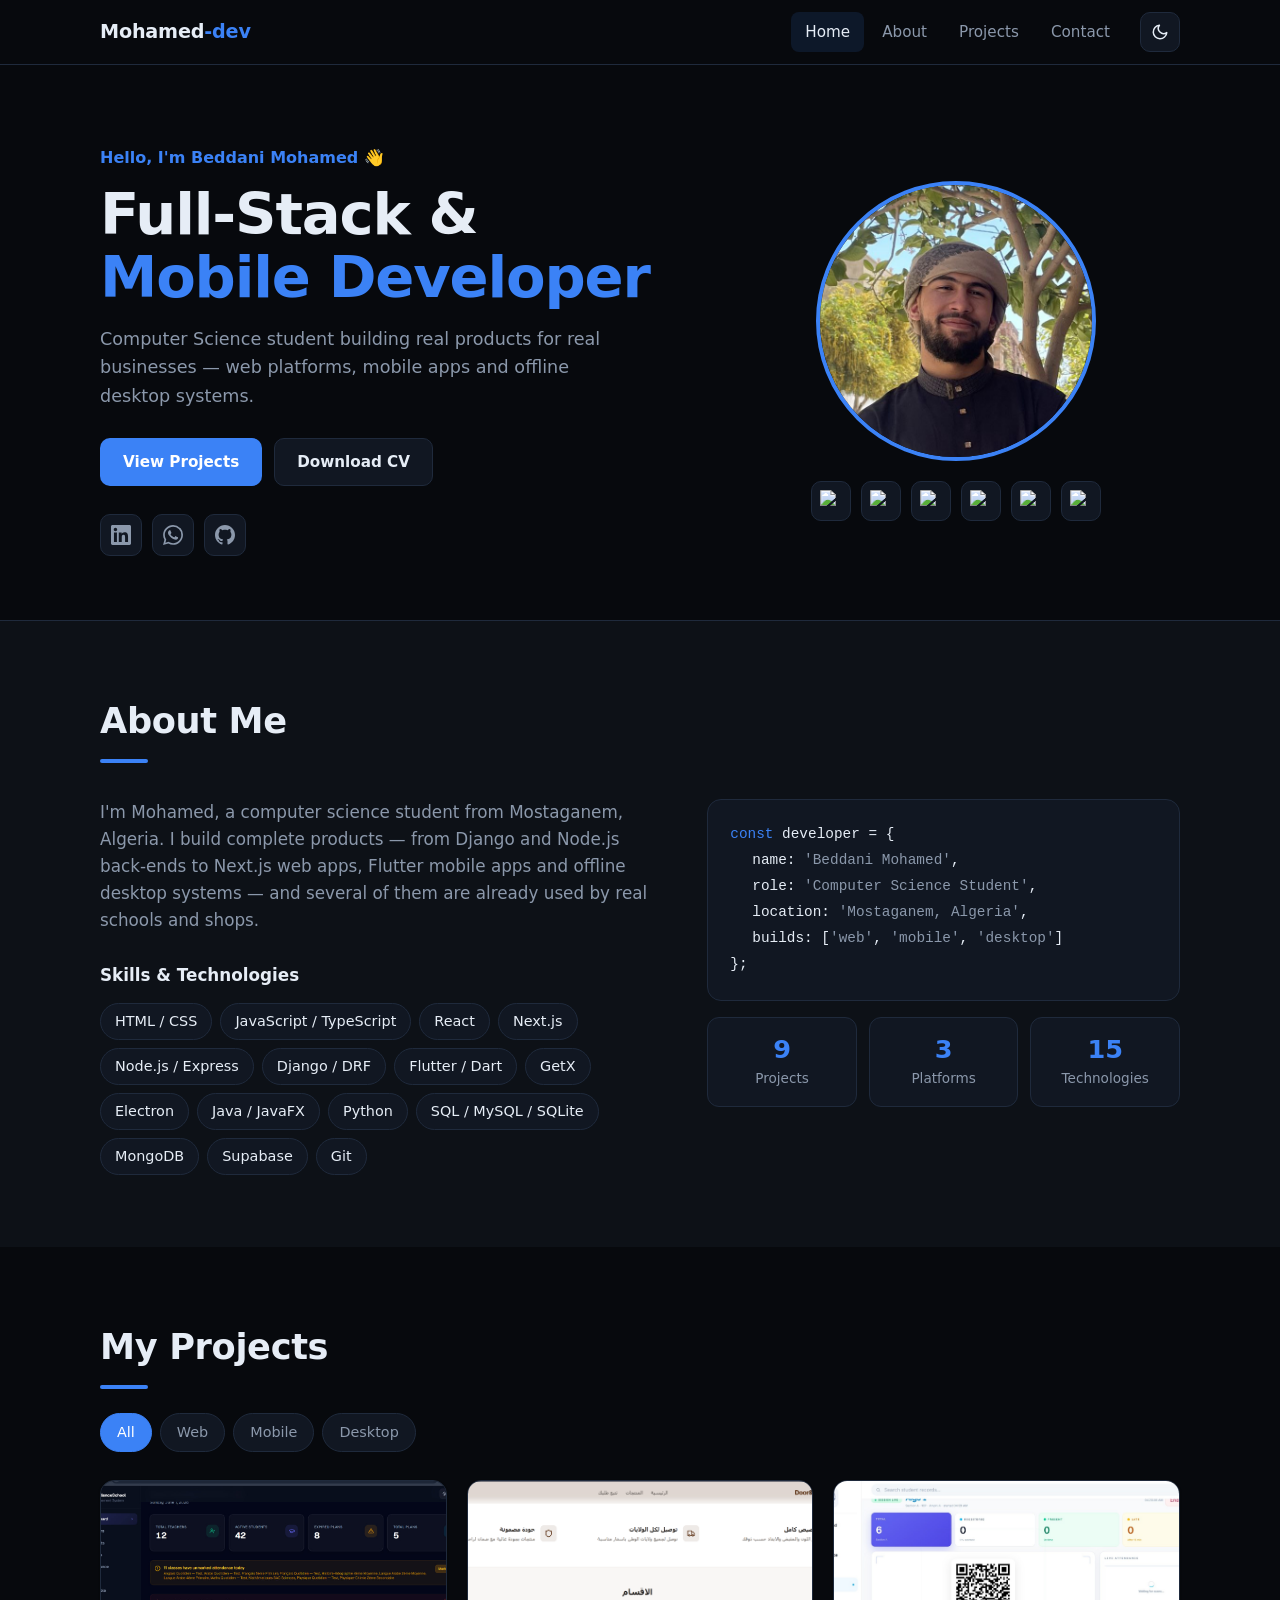
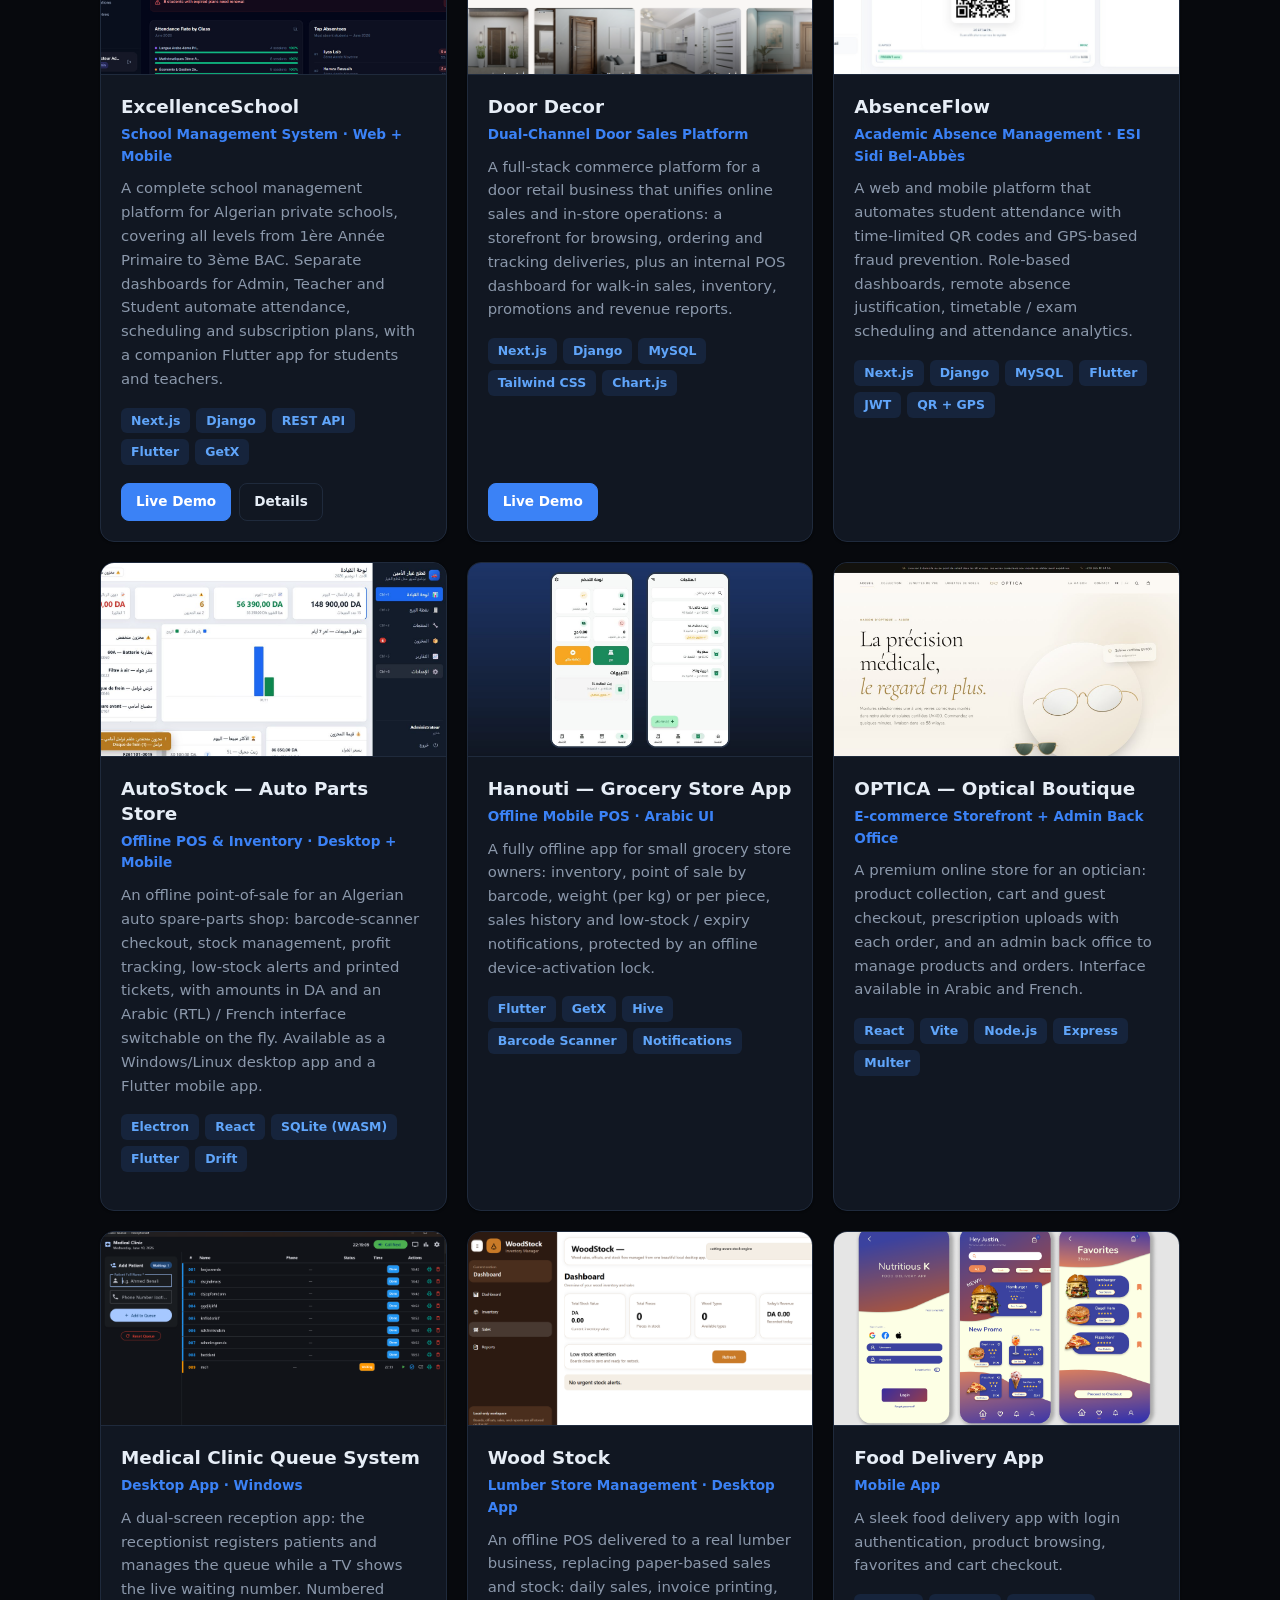
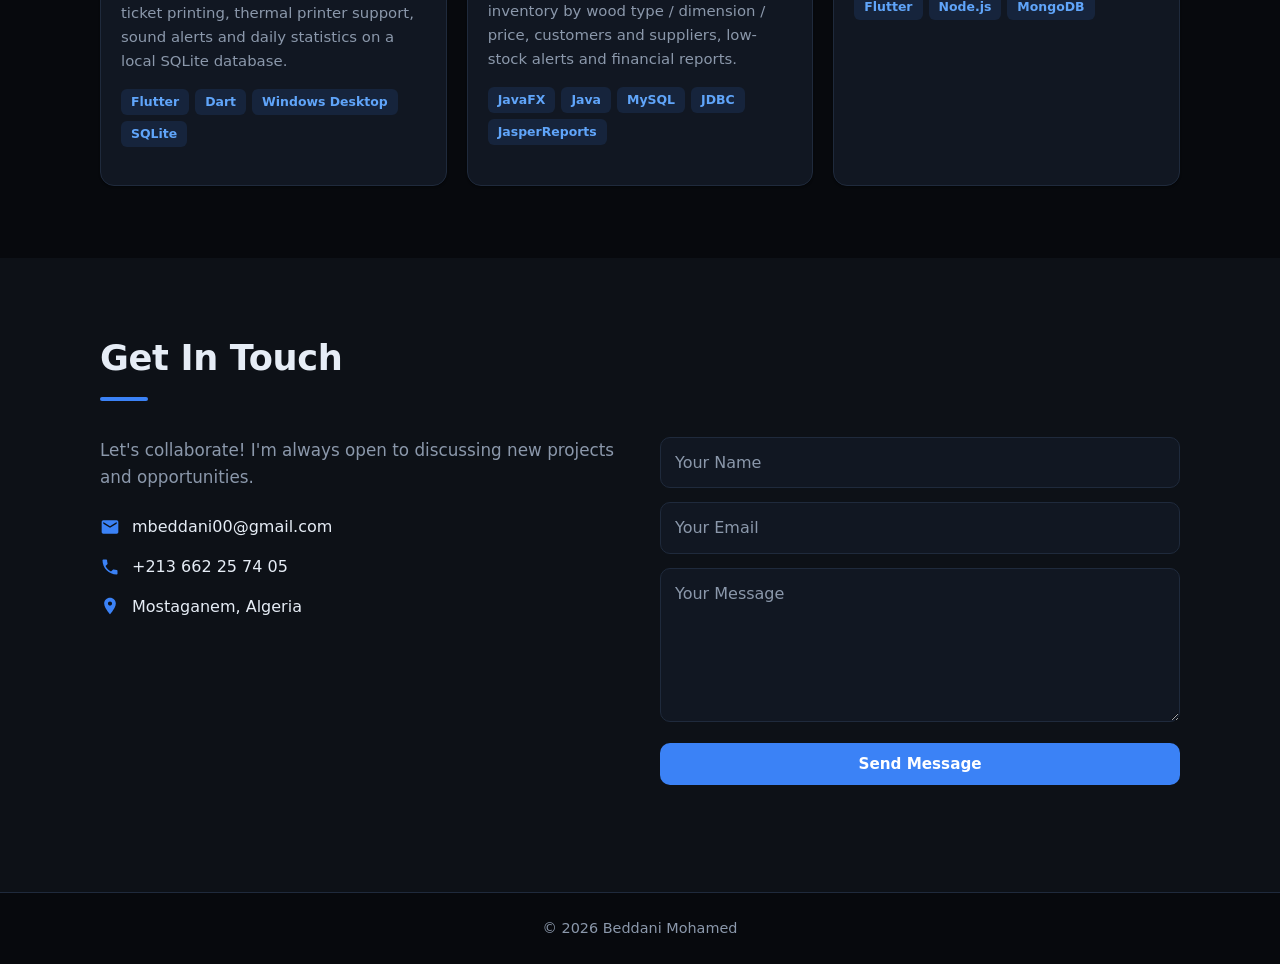
==== commit 4c7383a4: "Redesign portfolio: lighter black/blue theme with dark/light mode - Remove heavy animations (orbits," ====
--- a/index.html
+++ b/index.html
@@ -1,37 +1,36 @@
 <!DOCTYPE html>
-<html lang="id">
+<html lang="en" data-theme="dark">
 <head>
     <meta charset="UTF-8">
     <meta name="viewport" content="width=device-width, initial-scale=1.0">
+    <meta name="description" content="Beddani Mohamed — Computer Science student and full-stack / mobile developer from Mostaganem, Algeria.">
     <title>Beddani Mohamed</title>
-    <link rel="icon" type="Image/jpeg" href="icon.jpg">
+    <link rel="icon" type="image/jpeg" href="icon.jpg">
+    <script src="theme.js"></script>
     <link rel="stylesheet" href="style.css">
 </head>
 <body>
     <header id="navbar">
-    <nav class="nav-container animate-on-scroll slide-in-top">
-            <div class="logo">
-                Mohamed<span class="logo-accent">-dev</span>
-            </div>
-            
+        <nav class="nav-container">
+            <a href="#home" class="logo">Mohamed<span class="logo-accent">-dev</span></a>
+
             <ul class="nav-menu" id="nav-menu">
                 <li><a href="#home" class="nav-link active">Home</a></li>
                 <li><a href="#about" class="nav-link">About</a></li>
                 <li><a href="#projects" class="nav-link">Projects</a></li>
                 <li><a href="#contact" class="nav-link">Contact</a></li>
             </ul>
-            
-            <div class="nav-social">
-              
-                
-        
-
-            </div>
-            
-            <div class="hamburger" id="hamburger">
-                <span></span>
-                <span></span>
-                <span></span>
+
+            <div class="nav-actions">
+                <button class="theme-toggle" id="theme-toggle" type="button" aria-label="Toggle light / dark mode">
+                    <svg class="icon-moon" width="18" height="18" viewBox="0 0 24 24" fill="none" stroke="currentColor" stroke-width="2" stroke-linecap="round" stroke-linejoin="round"><path d="M21 12.79A9 9 0 1 1 11.21 3 7 7 0 0 0 21 12.79z"/></svg>
+                    <svg class="icon-sun" width="18" height="18" viewBox="0 0 24 24" fill="none" stroke="currentColor" stroke-width="2" stroke-linecap="round" stroke-linejoin="round"><circle cx="12" cy="12" r="4"/><path d="M12 2v2M12 20v2M4.93 4.93l1.41 1.41M17.66 17.66l1.41 1.41M2 12h2M20 12h2M4.93 19.07l1.41-1.41M17.66 6.34l1.41-1.41"/></svg>
+                </button>
+                <button class="hamburger" id="hamburger" type="button" aria-label="Menu">
+                    <span></span>
+                    <span></span>
+                    <span></span>
+                </button>
             </div>
         </nav>
     </header>
@@ -42,67 +41,40 @@
                 <div class="hero-content">
                     <div class="hero-text">
                         <p class="greeting">Hello, I'm Beddani Mohamed 👋</p>
-                        <h1 class="hero-title">
-                            <span id="typing-text">Computer Science</span>
-                            <span class="cursor">|</span>
-                        </h1>
-                        <p class="hero-quote">Expanding skills and discovering new ways to innovate</p>
-                        
+                        <h1 class="hero-title">Full-Stack &amp; <span class="highlight">Mobile Developer</span></h1>
+                        <p class="hero-quote">Computer Science student building real products for real businesses — web platforms, mobile apps and offline desktop systems.</p>
+
+                        <div class="hero-actions">
+                            <a href="#projects" class="btn btn-primary">View Projects</a>
+                            <a href="Science and Engineering Resume in White Black Simple Style (1).pdf" class="btn btn-outline" target="_blank">Download CV</a>
+                        </div>
+
                         <div class="hero-social">
-                            <a href="https://www.linkedin.com/in/mohamed-beddani-69705a28b?utm_source=share&utm_campaign=share_via&utm_content=profile&utm_medium=android_app" class="social-link" aria-label="LinkedIn" target="_blank">
-                                <svg width="24" height="24" viewBox="0 0 24 24" fill="currentColor">
-                                    <path d="M20.447 20.452h-3.554v-5.569c0-1.328-.027-3.037-1.852-3.037-1.853 0-2.136 1.445-2.136 2.939v5.667H9.351V9h3.414v1.561h.046c.477-.9 1.637-1.85 3.37-1.85 3.601 0 4.267 2.37 4.267 5.455v6.286zM5.337 7.433c-1.144 0-2.063-.926-2.063-2.065 0-1.138.92-2.063 2.063-2.063 1.14 0 2.064.925 2.064 2.063 0 1.139-.925 2.065-2.064 2.065zm1.782 13.019H3.555V9h3.564v11.452zM22.225 0H1.771C.792 0 0 .774 0 1.729v20.542C0 23.227.792 24 1.771 24h20.451C23.2 24 24 23.227 24 22.271V1.729C24 .774 23.2 0 22.222 0h.003z"/>
-                                </svg>
-                            </a>
-                            
-                            <a href="https://wa.me/213554139526" class="social-link" aria-label="WhatsApp" target="_blank">
-                                <svg width="24" height="24" viewBox="0 0 24 24" fill="currentColor">
-                                    <path d="M17.472 14.382c-.297-.149-1.758-.867-2.03-.967-.273-.099-.471-.148-.67.15-.197.297-.767.966-.94 1.164-.173.199-.347.223-.644.075-.297-.15-1.255-.463-2.39-1.475-.883-.788-1.48-1.761-1.653-2.059-.173-.297-.018-.458.13-.606.134-.133.298-.347.446-.52.149-.174.198-.298.298-.497.099-.198.05-.371-.025-.52-.075-.149-.669-1.612-.916-2.207-.242-.579-.487-.5-.669-.51-.173-.008-.371-.01-.57-.01-.198 0-.52.074-.792.372-.272.297-1.04 1.016-1.04 2.479 0 1.462 1.065 2.875 1.213 3.074.149.198 2.096 3.2 5.077 4.487.709.306 1.262.489 1.694.625.712.227 1.36.195 1.871.118.571-.085 1.758-.719 2.006-1.413.248-.694.248-1.289.173-1.413-.074-.124-.272-.198-.57-.347m-5.421 7.403h-.004a9.87 9.87 0 01-5.031-1.378l-.361-.214-3.741.982.998-3.648-.235-.374a9.86 9.86 0 01-1.51-5.26c.001-5.45 4.436-9.884 9.888-9.884 2.64 0 5.122 1.03 6.988 2.898a9.825 9.825 0 012.893 6.994c-.003 5.45-4.437 9.884-9.885 9.884m8.413-18.297A11.815 11.815 0 0012.05 0C5.495 0 .16 5.335.157 11.892c0 2.096.547 4.142 1.588 5.945L.057 24l6.305-1.654a11.882 11.882 0 005.683 1.448h.005c6.554 0 11.89-5.335 11.893-11.893A11.821 11.821 0 0020.885 3.488"/>
-                                </svg>
-                            </a>
-                            <a href="https://github.com/aminebedd" class="social-link" aria-label="GitHub" target="_blank">
-                                <svg width="24" height="24" viewBox="0 0 24 24" fill="currentColor">
-                                    <path d="M12 0c-6.626 0-12 5.373-12 12 0 5.302 3.438 9.8 8.207 11.387.599.111.793-.261.793-.577v-2.234c-3.338.726-4.033-1.416-4.033-1.416-.546-1.387-1.333-1.756-1.333-1.756-1.089-.745.083-.729.083-.729 1.205.084 1.839 1.237 1.839 1.237 1.07 1.834 2.807 1.304 3.492.997.107-.775.418-1.305.762-1.604-2.665-.305-5.467-1.334-5.467-5.931 0-1.311.469-2.381 1.236-3.221-.124-.303-.535-1.524.117-3.176 0 0 1.008-.322 3.301 1.23.957-.266 1.983-.399 3.003-.404 1.02.005 2.047.138 3.006.404 2.291-1.552 3.297-1.23 3.297-1.23.653 1.653.242 2.874.118 3.176.77.84 1.235 1.911 1.235 3.221 0 4.609-2.807 5.624-5.479 5.921.43.372.823 1.102.823 2.222v3.293c0 .319.192.694.801.576 4.765-1.589 8.199-6.086 8.199-11.386 0-6.627-5.373-12-12-12z"/>
-                                </svg>
-                            </a>
-                        </div>
-                    </div>
-                            <div class="hero-visual">
-                                <div class="avatar-container">
-                                    <!-- Matahari (Sun) - Elemento visual central -->
-                                    <div class="sun-core">
-                                        <img src="mohamed.jpg" alt="Sun Image">
-                                    </div>
-
-                                    <button class="orbit-icon html random-orbit" type="button">
-                                        <img src="https://cdn.jsdelivr.net/gh/devicons/devicon/icons/html5/html5-original.svg" alt="HTML Icon" style="width: 100%; height: 100%; object-fit: contain;">
-                                    </button>
-
-                                    <button class="orbit-icon css random-orbit" type="button">
-                                        <img src="https://cdn.jsdelivr.net/gh/devicons/devicon/icons/css3/css3-original.svg" alt="CSS Icon" style="width: 100%; height: 100%; object-fit: contain;">
-                                    </button>
-
-                                    <button class="orbit-icon js random-orbit" type="button">
-                                        <img src="https://cdn.jsdelivr.net/gh/devicons/devicon/icons/javascript/javascript-original.svg" alt="JavaScript Icon" style="width: 100%; height: 100%; object-fit: contain;">
-                                    </button>
-
-                                    <button class="orbit-icon react random-orbit" type="button">
-                                        <img src="https://cdn.jsdelivr.net/gh/devicons/devicon/icons/flutter/flutter-original.svg" alt="React Icon" style="width: 90%; height: 90%; object-fit: contain;">
-                                    </button>
-
-                                    <button class="orbit-icon nodejs random-orbit" type="button">
-                                        <img src="https://cdn.jsdelivr.net/gh/devicons/devicon/icons/nodejs/nodejs-original.svg" alt="Node.js Icon" style="width: 100%; height: 100%; object-fit: contain;">
-                                    </button>
-
-                                    <button class="orbit-icon python random-orbit" type="button">
-                                        <img src="https://cdn.jsdelivr.net/gh/devicons/devicon/icons/python/python-original.svg" alt="Python Icon" style="width: 100%; height: 100%; object-fit: contain;">
-                                    </button>
-
-                                    <button class="orbit-icon git random-orbit" type="button">
-                                        <img src="https://cdn.jsdelivr.net/gh/devicons/devicon/icons/git/git-original.svg" alt="Git Icon" style="width: 100%; height: 100%; object-fit: contain;">
-                                    </button>
-                                </div>
-                            </div>
+                            <a href="https://www.linkedin.com/in/mohamed-beddani-69705a28b" class="social-link" aria-label="LinkedIn" target="_blank" rel="noopener">
+                                <svg viewBox="0 0 24 24" fill="currentColor"><path d="M20.447 20.452h-3.554v-5.569c0-1.328-.027-3.037-1.852-3.037-1.853 0-2.136 1.445-2.136 2.939v5.667H9.351V9h3.414v1.561h.046c.477-.9 1.637-1.85 3.37-1.85 3.601 0 4.267 2.37 4.267 5.455v6.286zM5.337 7.433c-1.144 0-2.063-.926-2.063-2.065 0-1.138.92-2.063 2.063-2.063 1.14 0 2.064.925 2.064 2.063 0 1.139-.925 2.065-2.064 2.065zm1.782 13.019H3.555V9h3.564v11.452zM22.225 0H1.771C.792 0 0 .774 0 1.729v20.542C0 23.227.792 24 1.771 24h20.451C23.2 24 24 23.227 24 22.271V1.729C24 .774 23.2 0 22.222 0h.003z"/></svg>
+                            </a>
+                            <a href="https://wa.me/213662257405" class="social-link" aria-label="WhatsApp" target="_blank" rel="noopener">
+                                <svg viewBox="0 0 24 24" fill="currentColor"><path d="M17.472 14.382c-.297-.149-1.758-.867-2.03-.967-.273-.099-.471-.148-.67.15-.197.297-.767.966-.94 1.164-.173.199-.347.223-.644.075-.297-.15-1.255-.463-2.39-1.475-.883-.788-1.48-1.761-1.653-2.059-.173-.297-.018-.458.13-.606.134-.133.298-.347.446-.52.149-.174.198-.298.298-.497.099-.198.05-.371-.025-.52-.075-.149-.669-1.612-.916-2.207-.242-.579-.487-.5-.669-.51-.173-.008-.371-.01-.57-.01-.198 0-.52.074-.792.372-.272.297-1.04 1.016-1.04 2.479 0 1.462 1.065 2.875 1.213 3.074.149.198 2.096 3.2 5.077 4.487.709.306 1.262.489 1.694.625.712.227 1.36.195 1.871.118.571-.085 1.758-.719 2.006-1.413.248-.694.248-1.289.173-1.413-.074-.124-.272-.198-.57-.347m-5.421 7.403h-.004a9.87 9.87 0 01-5.031-1.378l-.361-.214-3.741.982.998-3.648-.235-.374a9.86 9.86 0 01-1.51-5.26c.001-5.45 4.436-9.884 9.888-9.884 2.64 0 5.122 1.03 6.988 2.898a9.825 9.825 0 012.893 6.994c-.003 5.45-4.437 9.884-9.885 9.884m8.413-18.297A11.815 11.815 0 0012.05 0C5.495 0 .16 5.335.157 11.892c0 2.096.547 4.142 1.588 5.945L.057 24l6.305-1.654a11.882 11.882 0 005.683 1.448h.005c6.554 0 11.89-5.335 11.893-11.893A11.821 11.821 0 0020.885 3.488"/></svg>
+                            </a>
+                            <a href="https://github.com/aminebedd" class="social-link" aria-label="GitHub" target="_blank" rel="noopener">
+                                <svg viewBox="0 0 24 24" fill="currentColor"><path d="M12 0c-6.626 0-12 5.373-12 12 0 5.302 3.438 9.8 8.207 11.387.599.111.793-.261.793-.577v-2.234c-3.338.726-4.033-1.416-4.033-1.416-.546-1.387-1.333-1.756-1.333-1.756-1.089-.745.083-.729.083-.729 1.205.084 1.839 1.237 1.839 1.237 1.07 1.834 2.807 1.304 3.492.997.107-.775.418-1.305.762-1.604-2.665-.305-5.467-1.334-5.467-5.931 0-1.311.469-2.381 1.236-3.221-.124-.303-.535-1.524.117-3.176 0 0 1.008-.322 3.301 1.23.957-.266 1.983-.399 3.003-.404 1.02.005 2.047.138 3.006.404 2.291-1.552 3.297-1.23 3.297-1.23.653 1.653.242 2.874.118 3.176.77.84 1.235 1.911 1.235 3.221 0 4.609-2.807 5.624-5.479 5.921.43.372.823 1.102.823 2.222v3.293c0 .319.192.694.801.576 4.765-1.589 8.199-6.086 8.199-11.386 0-6.627-5.373-12-12-12z"/></svg>
+                            </a>
+                        </div>
+                    </div>
+
+                    <div class="hero-visual">
+                        <div class="avatar">
+                            <img src="mohamed.jpg" alt="Beddani Mohamed" width="280" height="280">
+                        </div>
+                        <div class="tech-icons">
+                            <img src="https://cdn.jsdelivr.net/gh/devicons/devicon/icons/flutter/flutter-original.svg" alt="Flutter" title="Flutter" loading="lazy" width="40" height="40">
+                            <img src="https://cdn.jsdelivr.net/gh/devicons/devicon/icons/react/react-original.svg" alt="React" title="React" loading="lazy" width="40" height="40">
+                            <img src="https://cdn.jsdelivr.net/gh/devicons/devicon/icons/typescript/typescript-original.svg" alt="TypeScript" title="TypeScript" loading="lazy" width="40" height="40">
+                            <img src="https://cdn.jsdelivr.net/gh/devicons/devicon/icons/nodejs/nodejs-original.svg" alt="Node.js" title="Node.js" loading="lazy" width="40" height="40">
+                            <img src="https://cdn.jsdelivr.net/gh/devicons/devicon/icons/python/python-original.svg" alt="Python" title="Python" loading="lazy" width="40" height="40">
+                            <img src="https://cdn.jsdelivr.net/gh/devicons/devicon/icons/java/java-original.svg" alt="Java" title="Java" loading="lazy" width="40" height="40">
+                        </div>
+                    </div>
                 </div>
             </div>
         </section>
@@ -111,32 +83,42 @@
             <div class="container">
                 <h2 class="section-title">About Me</h2>
                 <div class="about-content">
-                    <div class="about-text slide-in-left">
-                <p>I'm Mohamed, a computer science student exploring diverse fields of technology - from software and web development to artificial intelligence solutions. My goal is to continuously grow my skills and expand my horizons.</p>
+                    <div class="about-text">
+                        <p>I'm Mohamed, a computer science student from Mostaganem, Algeria. I build complete products — from Django and Node.js back-ends to Next.js web apps, Flutter mobile apps and offline desktop systems — and several of them are already used by real schools and shops.</p>
                         <div class="skills">
-                            <h3>Skills & Technologies</h3>
+                            <h3>Skills &amp; Technologies</h3>
                             <div class="skills-grid">
-                                <span class="skill-tag">HTML</span>
-                                <span class="skill-tag">CSS</span>
-                                <span class="skill-tag">JavaScript</span>
-                                <span class="skill-tag">Flutter</span>
-                                <span class="skill-tag">Node.js</span>
+                                <span class="skill-tag">HTML / CSS</span>
+                                <span class="skill-tag">JavaScript / TypeScript</span>
+                                <span class="skill-tag">React</span>
+                                <span class="skill-tag">Next.js</span>
+                                <span class="skill-tag">Node.js / Express</span>
+                                <span class="skill-tag">Django / DRF</span>
+                                <span class="skill-tag">Flutter / Dart</span>
+                                <span class="skill-tag">GetX</span>
+                                <span class="skill-tag">Electron</span>
+                                <span class="skill-tag">Java / JavaFX</span>
+                                <span class="skill-tag">Python</span>
+                                <span class="skill-tag">SQL / MySQL / SQLite</span>
+                                <span class="skill-tag">MongoDB</span>
+                                <span class="skill-tag">Supabase</span>
                                 <span class="skill-tag">Git</span>
-                                <span class="skill-tag">Sql</span>
-                                <span class="skill-tag">MongoDB</span>
-                                <span class="skill-tag">java</span>
-                                <span class="skill-tag">Python</span>
-                                
-                            </div>
-                        </div>
-                    </div>
-                    <div class="about-visual slide-in-right">
-                        <div class="code-animation">
-                            <div class="code-line">const developer = {</div>
-                            <div class="code-line indent">name: 'Beddani Mohamed',</div>
-                            <div class="code-line indent">role: 'Computer Science Student',</div>
-                            <div class="code-line indent">passion: 'Expanding skills and discovering new ways to innovate'</div>
-                            <div class="code-line">};</div>
+                            </div>
+                        </div>
+                    </div>
+                    <div class="about-visual">
+                        <div class="code-block">
+                            <div><span class="k">const</span> developer = {</div>
+                            <div class="indent">name: <span class="s">'Beddani Mohamed'</span>,</div>
+                            <div class="indent">role: <span class="s">'Computer Science Student'</span>,</div>
+                            <div class="indent">location: <span class="s">'Mostaganem, Algeria'</span>,</div>
+                            <div class="indent">builds: [<span class="s">'web'</span>, <span class="s">'mobile'</span>, <span class="s">'desktop'</span>]</div>
+                            <div>};</div>
+                        </div>
+                        <div class="stats">
+                            <div class="stat"><strong>9</strong><span>Projects</span></div>
+                            <div class="stat"><strong>3</strong><span>Platforms</span></div>
+                            <div class="stat"><strong>15</strong><span>Technologies</span></div>
                         </div>
                     </div>
                 </div>
@@ -146,121 +128,156 @@
         <section id="projects" class="section">
             <div class="container">
                 <h2 class="section-title">My Projects</h2>
-                <div class="projects-grid slide-in-up">
-                    <div class="project-card">
-                        <div class="project-image">
-                            <img src="image.jpg" alt="ExcellenceSchool">
+
+                <div class="project-filters" role="group" aria-label="Filter projects">
+                    <button class="filter-btn active" type="button" data-filter="all">All</button>
+                    <button class="filter-btn" type="button" data-filter="web">Web</button>
+                    <button class="filter-btn" type="button" data-filter="mobile">Mobile</button>
+                    <button class="filter-btn" type="button" data-filter="desktop">Desktop</button>
+                </div>
+
+                <div class="projects-grid">
+                    <article class="project-card" data-category="web mobile">
+                        <div class="project-image">
+                            <img src="image.jpg" alt="ExcellenceSchool" loading="lazy">
                         </div>
                         <div class="project-content">
                             <h3>ExcellenceSchool</h3>
-                            <p class="project-subtitle-card">School Management System</p>
-                            <p>A complete school management platform for Algerian private schools, covering all levels from 1ère Année Primaire to 3ème BAC. Separate dashboards for Admin, Teacher, and Student roles automate attendance, scheduling, and subscription plans.</p>
+                            <p class="project-subtitle-card">School Management System · Web + Mobile</p>
+                            <p>A complete school management platform for Algerian private schools, covering all levels from 1ère Année Primaire to 3ème BAC. Separate dashboards for Admin, Teacher and Student automate attendance, scheduling and subscription plans, with a companion Flutter app for students and teachers.</p>
                             <div class="project-tech">
                                 <span>Next.js</span>
                                 <span>Django</span>
                                 <span>REST API</span>
-                                <span>Full-Stack</span>
+                                <span>Flutter</span>
+                                <span>GetX</span>
                             </div>
                             <div class="project-links">
+                                <a href="https://excellence-school.vercel.app/" class="project-link primary" target="_blank" rel="noopener">Live Demo</a>
                                 <a href="excellenceschool.html" class="project-link">Details</a>
-                                <a href="#" class="project-link">GitHub</a>
-                                <a href="https://excellence-school.vercel.app/" class="project-link" target="_blank">Live Demo</a>
-                            </div>
-                        </div>
-                    </div>
-                    
-                    <div class="project-card">
-                        <div class="project-image">
-                            <img src="app1.png" alt="Project 3">
-                        </div>
-                        <div class="project-content">
-                            <h3>FOOD DELIVERY APP</h3>
-                            <p>A sleek food delivery app with login authentication, product browsing, favorites, and cart checkout features.</p>
-                            <div class="project-tech">
-                                <span>Flutter</span>
-                                <span>Node.js</span>
-                                <span>MongoDB</span>
-                            </div>
-                            <div class="project-links">
-                                <a href="#" class="project-link">Live Demo</a>
-
-                            </div>
-                        </div>
-                    </div>
-                    <div class="project-card">
-                        <div class="project-image">
-                            <img src="photo_2026-06-10_21-40-05.jpg" alt="AbsenceFlow">
-                        </div>
-                        <div class="project-content">
-                            <h3>AbsenceFlow — Academic Absence Management</h3>
-                            <p>A full-stack web and mobile platform built for ESI Sidi Bel-Abbès that automates student attendance through time-limited QR codes with GPS-based fraud prevention. Includes role-based dashboards for Admin, Teacher, and Student, remote absence justification, timetable/exam scheduling, and attendance analytics.</p>
+                            </div>
+                        </div>
+                    </article>
+
+                    <article class="project-card" data-category="web">
+                        <div class="project-image">
+                            <img src="image copy.png" alt="Door Decor" loading="lazy">
+                        </div>
+                        <div class="project-content">
+                            <h3>Door Decor</h3>
+                            <p class="project-subtitle-card">Dual-Channel Door Sales Platform</p>
+                            <p>A full-stack commerce platform for a door retail business that unifies online sales and in-store operations: a storefront for browsing, ordering and tracking deliveries, plus an internal POS dashboard for walk-in sales, inventory, promotions and revenue reports.</p>
                             <div class="project-tech">
                                 <span>Next.js</span>
-                                <span>React</span>
                                 <span>Django</span>
                                 <span>MySQL</span>
+                                <span>Tailwind CSS</span>
+                                <span>Chart.js</span>
+                            </div>
+                            <div class="project-links">
+                                <a href="https://doordecormost.com" class="project-link primary" target="_blank" rel="noopener">Live Demo</a>
+                            </div>
+                        </div>
+                    </article>
+
+                    <article class="project-card" data-category="web mobile">
+                        <div class="project-image">
+                            <img src="photo_2026-06-10_21-40-05.jpg" alt="AbsenceFlow" loading="lazy">
+                        </div>
+                        <div class="project-content">
+                            <h3>AbsenceFlow</h3>
+                            <p class="project-subtitle-card">Academic Absence Management · ESI Sidi Bel-Abbès</p>
+                            <p>A web and mobile platform that automates student attendance with time-limited QR codes and GPS-based fraud prevention. Role-based dashboards, remote absence justification, timetable / exam scheduling and attendance analytics.</p>
+                            <div class="project-tech">
+                                <span>Next.js</span>
+                                <span>Django</span>
+                                <span>MySQL</span>
+                                <span>Flutter</span>
                                 <span>JWT</span>
-                                <span>QR Code</span>
-                                <span>GPS API</span>
-                            </div>
-                            <div class="project-links">
-                                <a href="#" class="project-link">Live Demo</a>
-
-                            </div>
-                        </div>
-                    </div>
-                    <div class="project-card">
-                        <div class="project-image">
-                            <img src="image.png" alt="Medical Clinic Queue Management System">
-                        </div>
-                        <div class="project-content">
-                            <h3>Medical Clinic Queue Management System</h3>
+                                <span>QR + GPS</span>
+                            </div>
+                        </div>
+                    </article>
+
+                    <article class="project-card" data-category="desktop mobile">
+                        <div class="project-image">
+                            <img src="autostock.jpg" alt="AutoStock dashboard" loading="lazy" style="object-position: right top;">
+                        </div>
+                        <div class="project-content">
+                            <h3>AutoStock — Auto Parts Store</h3>
+                            <p class="project-subtitle-card">Offline POS &amp; Inventory · Desktop + Mobile</p>
+                            <p>An offline point-of-sale for an Algerian auto spare-parts shop: barcode-scanner checkout, stock management, profit tracking, low-stock alerts and printed tickets, with amounts in DA and an Arabic (RTL) / French interface switchable on the fly. Available as a Windows/Linux desktop app and a Flutter mobile app.</p>
+                            <div class="project-tech">
+                                <span>Electron</span>
+                                <span>React</span>
+                                <span>SQLite (WASM)</span>
+                                <span>Flutter</span>
+                                <span>Drift</span>
+                            </div>
+                        </div>
+                    </article>
+
+                    <article class="project-card" data-category="mobile">
+                        <div class="project-image">
+                            <img src="hanouti.jpg" alt="Hanouti app screens" loading="lazy">
+                        </div>
+                        <div class="project-content">
+                            <h3>Hanouti — Grocery Store App</h3>
+                            <p class="project-subtitle-card">Offline Mobile POS · Arabic UI</p>
+                            <p>A fully offline app for small grocery store owners: inventory, point of sale by barcode, weight (per kg) or per piece, sales history and low-stock / expiry notifications, protected by an offline device-activation lock.</p>
+                            <div class="project-tech">
+                                <span>Flutter</span>
+                                <span>GetX</span>
+                                <span>Hive</span>
+                                <span>Barcode Scanner</span>
+                                <span>Notifications</span>
+                            </div>
+                        </div>
+                    </article>
+
+                    <article class="project-card" data-category="web">
+                        <div class="project-image">
+                            <img src="optica.jpg" alt="OPTICA storefront" loading="lazy">
+                        </div>
+                        <div class="project-content">
+                            <h3>OPTICA — Optical Boutique</h3>
+                            <p class="project-subtitle-card">E-commerce Storefront + Admin Back Office</p>
+                            <p>A premium online store for an optician: product collection, cart and guest checkout, prescription uploads with each order, and an admin back office to manage products and orders. Interface available in Arabic and French.</p>
+                            <div class="project-tech">
+                                <span>React</span>
+                                <span>Vite</span>
+                                <span>Node.js</span>
+                                <span>Express</span>
+                                <span>Multer</span>
+                            </div>
+                        </div>
+                    </article>
+
+                    <article class="project-card" data-category="desktop">
+                        <div class="project-image">
+                            <img src="image.png" alt="Medical Clinic Queue Management System" loading="lazy">
+                        </div>
+                        <div class="project-content">
+                            <h3>Medical Clinic Queue System</h3>
                             <p class="project-subtitle-card">Desktop App · Windows</p>
-                            <p>A Windows desktop app for medical clinic receptions with a dual-screen setup: the receptionist registers patients and manages the queue, while a second screen shows the live waiting number on a TV. Each registration prints a numbered ticket, with daily statistics, thermal printer support, and real-time sound alerts, all running on a local SQLite database.</p>
+                            <p>A dual-screen reception app: the receptionist registers patients and manages the queue while a TV shows the live waiting number. Numbered ticket printing, thermal printer support, sound alerts and daily statistics on a local SQLite database.</p>
                             <div class="project-tech">
                                 <span>Flutter</span>
                                 <span>Dart</span>
                                 <span>Windows Desktop</span>
                                 <span>SQLite</span>
                             </div>
-                            <div class="project-links">
-                                <a href="#" class="project-link">GitHub</a>
-
-                            </div>
-                        </div>
-                    </div>
-                    <div class="project-card">
-                        <div class="project-image">
-                            <img src="image copy.png" alt="Door Decor">
-                        </div>
-                        <div class="project-content">
-                            <h3>Door Decor</h3>
-                            <p class="project-subtitle-card">Dual-Channel Door Sales Platform</p>
-                            <p>A full-stack commerce platform for a door retail business that unifies online sales and in-store operations in one system. A customer-facing storefront for browsing the catalog, ordering, and tracking deliveries runs alongside an internal POS-style dashboard for employees to handle walk-in sales, inventory, and promotions, with an analytics dashboard for revenue and sales reports.</p>
-                            <div class="project-tech">
-                                <span>Next.js</span>
-                                <span>React</span>
-                                <span>Django</span>
-                                <span>MySQL</span>
-                                <span>REST API</span>
-                                <span>Tailwind CSS</span>
-                                <span>Chart.js</span>
-                            </div>
-                            <div class="project-links">
-
-                                <a href="https://doordecormost.com" class="project-link" target="_blank">Live Demo</a>
-
-                            </div>
-                        </div>
-                    </div>
-                    <div class="project-card">
-                        <div class="project-image">
-                            <img src="image copy 2.png" alt="WoodDesk">
-                        </div>
-                        <div class="project-content">
-                            <h3>Wood stock</h3>
-                            <p class="project-subtitle-card">Lumber Store Management System · Desktop App</p>
-                            <p>An offline desktop POS system delivered to a real lumber retail business, replacing manual paper-based sales and stock tracking. It handles daily sales, professional invoice printing, inventory by wood type/dimension/price, customer and supplier records, low-stock alerts, and financial reports — all running locally without an internet connection.</p>
+                        </div>
+                    </article>
+
+                    <article class="project-card" data-category="desktop">
+                        <div class="project-image">
+                            <img src="image copy 2.png" alt="Wood Stock" loading="lazy">
+                        </div>
+                        <div class="project-content">
+                            <h3>Wood Stock</h3>
+                            <p class="project-subtitle-card">Lumber Store Management · Desktop App</p>
+                            <p>An offline POS delivered to a real lumber business, replacing paper-based sales and stock: daily sales, invoice printing, inventory by wood type / dimension / price, customers and suppliers, low-stock alerts and financial reports.</p>
                             <div class="project-tech">
                                 <span>JavaFX</span>
                                 <span>Java</span>
@@ -268,60 +285,50 @@
                                 <span>JDBC</span>
                                 <span>JasperReports</span>
                             </div>
-                            <div class="project-links">
-                                <a href="#" class="project-link">GitHub</a>
-
-                            </div>
-                        </div>
-                    </div>
-                </div>
+                        </div>
+                    </article>
+
+                    <article class="project-card" data-category="mobile">
+                        <div class="project-image">
+                            <img src="app1.png" alt="Food Delivery App" loading="lazy">
+                        </div>
+                        <div class="project-content">
+                            <h3>Food Delivery App</h3>
+                            <p class="project-subtitle-card">Mobile App</p>
+                            <p>A sleek food delivery app with login authentication, product browsing, favorites and cart checkout.</p>
+                            <div class="project-tech">
+                                <span>Flutter</span>
+                                <span>Node.js</span>
+                                <span>MongoDB</span>
+                            </div>
+                        </div>
+                    </article>
+                </div>
+            </div>
         </section>
 
         <section id="contact" class="section">
             <div class="container">
                 <h2 class="section-title">Get In Touch</h2>
                 <div class="contact-content">
-                    <div class="contact-info slide-in-left">
-                        <p>Let's collaborate! I am always open to discussing exciting projects and new opportunities.</p>
+                    <div class="contact-info">
+                        <p>Let's collaborate! I'm always open to discussing new projects and opportunities.</p>
                         <div class="contact-details">
+                            <a class="contact-item" href="mailto:mbeddani00@gmail.com">
+                                <svg width="20" height="20" viewBox="0 0 24 24" fill="currentColor"><path d="M20 4H4c-1.1 0-1.99.9-1.99 2L2 18c0 1.1.9 2 2 2h16c1.1 0 2-.9 2-2V6c0-1.1-.9-2-2-2zm0 4l-8 5-8-5V6l8 5 8-5v2z"/></svg>
+                                <span>mbeddani00@gmail.com</span>
+                            </a>
+                            <a class="contact-item" href="tel:+213662257405">
+                                <svg width="20" height="20" viewBox="0 0 24 24" fill="currentColor"><path d="M6.62 10.79c1.44 2.83 3.76 5.15 6.59 6.59l2.2-2.2c.27-.27.67-.36 1.02-.24 1.12.37 2.33.57 3.57.57.55 0 1 .45 1 1V20c0 .55-.45 1-1 1-9.39 0-17-7.61-17-17 0-.55.45-1 1-1h3.5c.55 0 1 .45 1 1 0 1.25.2 2.45.57 3.57.11.35.03.74-.25 1.02l-2.2 2.2z"/></svg>
+                                <span>+213 662 25 74 05</span>
+                            </a>
                             <div class="contact-item">
-                                <svg width="20" height="20" viewBox="0 0 24 24" fill="currentColor">
-                                    <path d="M20 4H4c-1.1 0-1.99.9-1.99 2L2 18c0 1.1.9 2 2 2h16c1.1 0 2-.9 2-2V6c0-1.1-.9-2-2-2zm0 4l-8 5-8-5V6l8 5 8-5v2z"/>
-                                </svg>
-                                <span>mbeddani00@gmail.com</span>
-                            </div>
-                            <div class="contact-item">
-                                <svg width="20" height="20" viewBox="0 0 24 24" fill="currentColor">
-                                    <path d="M6.62 10.79c1.44 2.83 3.76 5.15 6.59 6.59l2.2-2.2c.27-.27.67-.36 1.02-.24 1.12.37 2.33.57 3.57.57.55 0 1 .45 1 1V20c0 .55-.45 1-1 1-9.39 0-17-7.61-17-17 0-.55.45-1 1-1h3.5c.55 0 1 .45 1 1 0 1.25.2 2.45.57 3.57.11.35.03.74-.25 1.02l-2.2 2.2z"/>
-                                </svg>
-                                <span>+213 0662257405</span>
-                            </div>
-                            <div class="contact-item">
-                                <svg width="20" height="20" viewBox="0 0 24 24" fill="currentColor">
-                                    <path d="M12 2C8.13 2 5 5.13 5 9c0 5.25 7 13 7 13s7-7.75 7-13c0-3.87-3.13-7-7-7zm0 9.5c-1.38 0-2.5-1.12-2.5-2.5s1.12-2.5 2.5-2.5 2.5 1.12 2.5 2.5-1.12 2.5-2.5 2.5z"/>
-                                </svg>
-                                <span>Algeria, mostaganem</span>
-                            </div>
-                        </div>
-                        <div class="social-links">
-                            <a href="https://github.com/aminebedd" class="social-link" aria-label="GitHub" target="_blank">
-                                <svg width="24" height="24" viewBox="0 0 24 24" fill="currentColor">
-                                    <path d="M12 0c-6.626 0-12 5.373-12 12 0 5.302 3.438 9.8 8.207 11.387.599.111.793-.261.793-.577v-2.234c-3.338.726-4.033-1.416-4.033-1.416-.546-1.387-1.333-1.756-1.333-1.756-1.089-.745.083-.729.083-.729 1.205.084 1.839 1.237 1.839 1.237 1.07 1.834 2.807 1.304 3.492.997.107-.775.418-1.305.762-1.604-2.665-.305-5.467-1.334-5.467-5.931 0-1.311.469-2.381 1.236-3.221-.124-.303-.535-1.524.117-3.176 0 0 1.008-.322 3.301 1.23.957-.266 1.983-.399 3.003-.404 1.02.005 2.047.138 3.006.404 2.291-1.552 3.297-1.23 3.297-1.23.653 1.653.242 2.874.118 3.176.77.84 1.235 1.911 1.235 3.221 0 4.609-2.807 5.624-5.479 5.921.43.372.823 1.102.823 2.222v3.293c0 .319.192.694.801.576 4.765-1.589 8.199-6.086 8.199-11.386 0-6.627-5.373-12-12-12z"/>
-                                </svg>
-                            </a>
-                            <a href="https://www.linkedin.com/in/mohamed-beddani-69705a28b?utm_source=share&utm_campaign=share_via&utm_content=profile&utm_medium=android_app" class="social-link" aria-label="LinkedIn" target="_blank">
-                                <svg width="24" height="24" viewBox="0 0 24 24" fill="currentColor">
-                                    <path d="M20.447 20.452h-3.554v-5.569c0-1.328-.027-3.037-1.852-3.037-1.853 0-2.136 1.445-2.136 2.939v5.667H9.351V9h3.414v1.561h.046c.477-.9 1.637-1.85 3.37-1.85 3.601 0 4.267 2.37 4.267 5.455v6.286zM5.337 7.433c-1.144 0-2.063-.926-2.063-2.065 0-1.138.92-2.063 2.063-2.063 1.14 0 2.064.925 2.064 2.063 0 1.139-.925 2.065-2.064 2.065zm1.782 13.019H3.555V9h3.564v11.452zM22.225 0H1.771C.792 0 0 .774 0 1.729v20.542C0 23.227.792 24 1.771 24h20.451C23.2 24 24 23.227 24 22.271V1.729C24 .774 23.2 0 22.222 0h.003z"/>
-                                </svg>
-                            </a>
-                            <a href="https://wa.me/213662257405" class="social-link" aria-label="WhatsApp" target="_blank">
-                                <svg width="24" height="24" viewBox="0 0 24 24" fill="currentColor">
-                                    <path d="M17.472 14.382c-.297-.149-1.758-.867-2.03-.967-.273-.099-.471-.148-.67.15-.197.297-.767.966-.94 1.164-.173.199-.347.223-.644.075-.297-.15-1.255-.463-2.39-1.475-.883-.788-1.48-1.761-1.653-2.059-.173-.297-.018-.458.13-.606.134-.133.298-.347.446-.52.149-.174.198-.298.298-.497.099-.198.05-.371-.025-.52-.075-.149-.669-1.612-.916-2.207-.242-.579-.487-.5-.669-.51-.173-.008-.371-.01-.57-.01-.198 0-.52.074-.792.372-.272.297-1.04 1.016-1.04 2.479 0 1.462 1.065 2.875 1.213 3.074.149.198 2.096 3.2 5.077 4.487.709.306 1.262.489 1.694.625.712.227 1.36.195 1.871.118.571-.085 1.758-.719 2.006-1.413.248-.694.248-1.289.173-1.413-.074-.124-.272-.198-.57-.347m-5.421 7.403h-.004a9.87 9.87 0 01-5.031-1.378l-.361-.214-3.741.982.998-3.648-.235-.374a9.86 9.86 0 01-1.51-5.26c.001-5.45 4.436-9.884 9.888-9.884 2.64 0 5.122 1.03 6.988 2.898a9.825 9.825 0 012.893 6.994c-.003 5.45-4.437 9.884-9.885 9.884m8.413-18.297A11.815 11.815 0 0012.05 0C5.495 0 .16 5.335.157 11.892c0 2.096.547 4.142 1.588 5.945L.057 24l6.305-1.654a11.882 11.882 0 005.683 1.448h.005c6.554 0 11.89-5.335 11.893-11.893A11.821 11.821 0 0020.885 3.488"/>
-                                </svg>
-                            </a>
-                        </div>
-                    </div>
-                    <div class="contact-form slide-in-right">
+                                <svg width="20" height="20" viewBox="0 0 24 24" fill="currentColor"><path d="M12 2C8.13 2 5 5.13 5 9c0 5.25 7 13 7 13s7-7.75 7-13c0-3.87-3.13-7-7-7zm0 9.5c-1.38 0-2.5-1.12-2.5-2.5s1.12-2.5 2.5-2.5 2.5 1.12 2.5 2.5-1.12 2.5-2.5 2.5z"/></svg>
+                                <span>Mostaganem, Algeria</span>
+                            </div>
+                        </div>
+                    </div>
+                    <div class="contact-form">
                         <form id="contact-form">
                             <div class="form-group">
                                 <input type="text" placeholder="Your Name" required name="user_name">
@@ -332,21 +339,20 @@
                             <div class="form-group">
                                 <textarea name="message" placeholder="Your Message" rows="5" required></textarea>
                             </div>
-                            <button type="submit" class="glow-genz-button">Send Message</button>
+                            <button type="submit" class="btn btn-primary">Send Message</button>
+                            <p class="form-status" id="form-status" aria-live="polite"></p>
                         </form>
                     </div>
                 </div>
             </div>
         </section>
-
     </main>
-    <script src="script.js"></script>
-    <script type="text/javascript" src="https://cdn.emailjs.com/dist/email.min.js"></script>
-    <script>
-   (function(){
-      emailjs.init("YOUR_PUBLIC_KEY"); 
-   })();
-</script>
+
+    <footer class="footer">
+        <div class="container">© 2026 Beddani Mohamed</div>
+    </footer>
+
+    <script src="https://cdn.emailjs.com/dist/email.min.js" defer></script>
+    <script src="script.js" defer></script>
 </body>
 </html>
-       
--- a/style.css
+++ b/style.css
@@ -1,1220 +1,831 @@
-:root {
-  --bg-1: #570000;
-  --bg-2: #000000;
-  --text: #FFE6E6;
-  --muted: #D89C9C;
-  --accent: #FF3838;
-  --accent-2: #FF5C5C;
-  --card: #3b0202;
-  --card-2: #ffffff;
-  --shadow: 0 10px 30px rgba(255, 56, 56, 0.15);
-}
-
+/* ===== Theme tokens ===== */
+:root,
+:root[data-theme="dark"] {
+    --bg: #07090d;
+    --bg-alt: #0d1117;
+    --surface: #111722;
+    --surface-2: #172031;
+    --border: #1f2a3c;
+    --text: #e6edf6;
+    --text-muted: #8b98ab;
+    --accent: #3b82f6;
+    --accent-strong: #60a5fa;
+    --accent-soft: rgba(59, 130, 246, 0.12);
+    --on-accent: #ffffff;
+    --shadow: 0 1px 2px rgba(0, 0, 0, 0.4);
+}
+
+:root[data-theme="light"] {
+    --bg: #ffffff;
+    --bg-alt: #f4f7fb;
+    --surface: #ffffff;
+    --surface-2: #eef3fa;
+    --border: #dde4ee;
+    --text: #0b1220;
+    --text-muted: #556274;
+    --accent: #1d4ed8;
+    --accent-strong: #1e40af;
+    --accent-soft: rgba(29, 78, 216, 0.08);
+    --on-accent: #ffffff;
+    --shadow: 0 1px 3px rgba(15, 23, 42, 0.08);
+}
+
+/* ===== Base ===== */
 * {
-  margin: 0;
-  padding: 0;
-  box-sizing: border-box;
+    margin: 0;
+    padding: 0;
+    box-sizing: border-box;
 }
 
 html {
-  scroll-behavior: smooth;
+    scroll-behavior: smooth;
+    scroll-padding-top: 72px;
 }
 
 body {
-  font-family: system-ui, -apple-system, 'Segoe UI', Roboto, Ubuntu, Cantarell, 'Noto Sans', sans-serif;
-  background: var(--bg-1);
-  color: var(--text);
-  line-height: 1.6;
-  overflow-x: hidden;
-}
-
-/* Background with animated stars */
-body::before {
-  content: '';
-  position: fixed;
-  top: 0;
-  left: 0;
-  width: 100%;
-  height: 100%;
-  background: 
-    radial-gradient(ellipse at top, var(--bg-2) 0%, var(--bg-1) 100%);
-  z-index: -2;
-}
-
-body::after {
-  content: '';
-  position: fixed;
-  top: 0;
-  left: 0;
-  width: 100%;
-  height: 100%;
-  background: 
-    radial-gradient(2px 2px at 20px 30px, var(--accent), transparent),
-    radial-gradient(2px 2px at 40px 70px, var(--accent-2), transparent),
-    radial-gradient(1px 1px at 90px 40px, var(--accent), transparent),
-    radial-gradient(1px 1px at 130px 80px, var(--accent-2), transparent),
-    radial-gradient(2px 2px at 160px 30px, var(--accent), transparent);
-  background-repeat: repeat;
-  background-size: 200px 100px;
-  animation: stars 20s linear infinite;
-  opacity: 0.3;
-  z-index: -1;
-}
-
-@keyframes stars {
-  from { transform: translateY(0px); }
-  to { transform: translateY(-100px); }
+    font-family: system-ui, -apple-system, "Segoe UI", Roboto, "Helvetica Neue", Arial, sans-serif;
+    background: var(--bg);
+    color: var(--text);
+    line-height: 1.6;
+    -webkit-font-smoothing: antialiased;
+}
+
+img {
+    max-width: 100%;
+    display: block;
+}
+
+a {
+    color: inherit;
+    text-decoration: none;
 }
 
 .container {
-  max-width: 1200px;
-  margin: 0 auto;
-  padding: 0 20px;
-}
-
-.section {
-  padding: 60px 0;
-}
-
-
-
-.section-title {
-  font-size: 2.5rem;
-  font-weight: 700;
-  text-align: center;
-  margin-bottom: 80px;
-  color: #ffffff;
-  position: relative;
-}
-
-.section-title::after {
-  content: '';
-  position: absolute;
-  bottom: -10px;
-  left: 50%;
-  transform: translateX(-50%);
-  width: 60px;
-  height: 3px;
-  background: linear-gradient(90deg, var(--accent), var(--accent-2));
-  border-radius: 2px;
-}
-
+    max-width: 1120px;
+    margin: 0 auto;
+    padding: 0 20px;
+}
+
+/* ===== Navbar ===== */
 #navbar {
-  position: fixed;
-  top: 0;
-  width: 100%;
-  background: rgba(0, 0, 0, 0.8);
-  backdrop-filter: blur(10px);
-  border-bottom: 1px solid rgb(255, 255, 255);
-  z-index: 1000;
-  transition: all 0.3s ease;
+    position: sticky;
+    top: 0;
+    z-index: 100;
+    background: var(--bg);
+    border-bottom: 1px solid var(--border);
 }
 
 .nav-container {
-  display: flex;
-  justify-content: space-between;
-  align-items: center;
-  padding: 15px 20px;
-  max-width: 1200px;
-  margin: 0 auto;
+    max-width: 1120px;
+    margin: 0 auto;
+    padding: 0 20px;
+    height: 64px;
+    display: flex;
+    align-items: center;
+    justify-content: space-between;
+    gap: 16px;
 }
 
 .logo {
-  font-size: 1.5rem;
-  font-weight: 700;
-  color: var(--text);
+    font-size: 1.2rem;
+    font-weight: 700;
+    letter-spacing: -0.01em;
 }
 
 .logo-accent {
-  color: var(--accent);
+    color: var(--accent);
 }
 
 .nav-menu {
-  display: flex;
-  list-style: none;
-  gap: 30px;
+    display: flex;
+    list-style: none;
+    gap: 4px;
+    margin-left: auto;
 }
 
 .nav-link {
-  color: #888888; /* grey color for non-hover state */
-  text-decoration: none;
-  font-weight: 500;
-  transition: all 0.3s ease;
-  position: relative;
-}
-
-.nav-link.active,
-.nav-link:hover {
-  color: white;
-}
-
-.nav-link::after {
-  content: '';
-  position: absolute;
-  bottom: -5px;
-  left: 0;
-  width: 0;
-  height: 2px;
-  background: var(--accent);
-  transition: width 0.3s ease;
-}
-
-.nav-link.active::after,
-.nav-link:hover::after {
-  width: 100%;
-}
-
-.nav-social {
-  display: flex;
-  gap: 15px;
-}
-
-.social-icon {
-  color: #888888; /* grey color for non-hover state */
-  transition: all 0.3s ease;
-  padding: 8px;
-  border-radius: 50%;
-}
-
-.social-icon:hover {
-  color: white;
-  transform: scale(1.1);
-  box-shadow: 0 0 15px rgba(255, 255, 255, 0.3);
-}
-
+    display: block;
+    padding: 8px 14px;
+    border-radius: 8px;
+    color: var(--text-muted);
+    font-weight: 500;
+    font-size: 0.95rem;
+}
+
+.nav-link:hover,
+.nav-link.active {
+    color: var(--text);
+    background: var(--accent-soft);
+}
+
+.nav-actions {
+    display: flex;
+    align-items: center;
+    gap: 8px;
+}
+
+.theme-toggle,
 .hamburger {
-  display: none;
-  flex-direction: column;
-  cursor: pointer;
-  gap: 4px;
+    width: 40px;
+    height: 40px;
+    display: inline-flex;
+    align-items: center;
+    justify-content: center;
+    border: 1px solid var(--border);
+    border-radius: 10px;
+    background: var(--surface);
+    color: var(--text);
+    cursor: pointer;
+}
+
+.theme-toggle:hover,
+.hamburger:hover {
+    border-color: var(--accent);
+}
+
+.theme-toggle .icon-sun { display: none; }
+.theme-toggle .icon-moon { display: block; }
+:root[data-theme="light"] .theme-toggle .icon-sun { display: block; }
+:root[data-theme="light"] .theme-toggle .icon-moon { display: none; }
+
+.hamburger {
+    display: none;
+    flex-direction: column;
+    gap: 4px;
 }
 
 .hamburger span {
-  width: 25px;
-  height: 3px;
-  background: var(--text);
-  transition: all 0.3s ease;
-  border-radius: 2px;
-}
-
-.hamburger.active span:nth-child(1) {
-  transform: rotate(45deg) translate(6px, 6px);
-}
-
-.hamburger.active span:nth-child(2) {
-  opacity: 0;
-}
-
-.hamburger.active span:nth-child(3) {
-  transform: rotate(-45deg) translate(6px, -6px);
-}
-
+    width: 18px;
+    height: 2px;
+    background: var(--text);
+    border-radius: 2px;
+}
+
+.back-link {
+    color: var(--accent);
+    font-weight: 500;
+    margin-left: auto;
+}
+
+/* ===== Hero ===== */
 .hero {
-  min-height: 100vh;
-  display: flex;
-  align-items: center;
-  padding: 80px 0 80px;
+    padding: 80px 0 64px;
+    border-bottom: 1px solid var(--border);
 }
 
 .hero-content {
-  display: grid;
-  grid-template-columns: 1fr 1fr;
-  gap: 80px;
-  align-items: center;
-}
-
-.hero-text {
-  animation: slideInLeft 1s ease-out;
+    display: grid;
+    grid-template-columns: 1.3fr 1fr;
+    gap: 48px;
+    align-items: center;
 }
 
 .greeting {
-  color: var(--muted);
-  font-size: 1.1rem;
-  margin-bottom: 15px;
+    color: var(--accent);
+    font-weight: 600;
+    margin-bottom: 12px;
 }
 
 .hero-title {
-  font-size: 3.5rem;
-  font-weight: 700;
-  margin-bottom: 20px;
-  line-height: 1.2;
-}
-
-.cursor {
-  color: var(--accent);
-  animation: blink 1s infinite;
-}
-
-@keyframes blink {
-  0%, 50% { opacity: 1; }
-  51%, 100% { opacity: 0; }
+    font-size: clamp(2.2rem, 6vw, 3.6rem);
+    line-height: 1.1;
+    font-weight: 800;
+    letter-spacing: -0.02em;
+    margin-bottom: 16px;
+}
+
+.hero-title .highlight {
+    color: var(--accent);
 }
 
 .hero-quote {
-  color: var(--muted);
-  font-size: 1.1rem;
-  margin-bottom: 35px;
-}
-
-.hero-buttons {
-  display: flex;
-  gap: 20px;
-  margin-bottom: 40px;
-}
-
-.hero-social {
-  display: flex;
-  gap: 15px;
-}
-
-.hero-social-icon {
-  color: var(--muted);
-  padding: 10px;
-  border-radius: 50%;
-  transition: all 0.3s ease;
-  background: rgba(14, 33, 64, 0.5);
-  backdrop-filter: blur(5px);
-}
-
-.hero-social-icon:hover {
-  color: white;
-  transform: scale(1.1);
-  background: rgba(0, 0, 0, 0.1);
-  box-shadow: 0 0 20px rgba(0, 0, 0, 0.3);
-}
-
-/* Avatar and Solar System */
-.hero-visual {
-  display: flex;
-  justify-content: center;
-  animation: slideInRight 1s ease-out;
-}
-
-.avatar-container {
-  position: relative;
-  width: 500px;
-  height: 500px;
-  display: flex;
-  align-items: center;
-  justify-content: center;
-}
-
-/* Matahari (Sun) - Elemento visual */
-.sun-core {
-  width: 168px; /* 40% larger than 120px */
-  height: 168px; /* 40% larger than 120px */
-  border-radius: 50%;
-  position: absolute;
-  top: 50%;
-  left: 50%;
-  transform: translate(-50%, -50%);
-  border: 4px solid #FFD700;
-  box-shadow:
-    0 0 40px rgba(255, 215, 0, 0.8),
-    0 0 80px rgba(255, 215, 0, 0.5),
-    0 0 120px rgba(255, 215, 0, 0.3),
-    inset 0 0 30px rgba(255, 215, 0, 0.4);
-  animation: sunGlow 3s ease-in-out infinite alternate;
-  cursor: pointer;
-  transition: transform 0.3s ease;
-  overflow: hidden;
-}
-
-.sun-core img {
-  width: 100%;
-  height: 100%;
-  border-radius: 50%;
-  object-fit: cover;
-}
-
-.sun-core:hover {
-  transform: translate(-50%, -50%) scale(1.1);
-}
-
-/* Orbit Icon Buttons */
-.orbit-icon {
-  position: absolute;
-  top: 50%;
-  left: 50%;
-  width: 48px;
-  height: 48px;
-  border-radius: 50%;
-  font-size: 10px;
-  font-weight: bold;
-  color: var(--text);
-  cursor: pointer;
-  transition: all 0.3s ease;
-  transform-origin: 0 0;
-}
-
-.orbit-icon img {
-  width: 100%;
-  height: 100%;
-  border-radius: 50%;
-  object-fit: cover;
-}
-
-.orbit-icon:hover {
-  background: rgba(255, 56, 56, 0.4);
-  transform: scale(1.2);
-  box-shadow: 0 0 10px rgba(255, 56, 56, 0.5);
-}
-
-@keyframes sunGlow {
-  0% {
-    box-shadow:
-      0 0 40px rgba(255, 215, 0, 0.8),
-      0 0 80px rgba(255, 215, 0, 0.5),
-      0 0 120px rgba(255, 215, 0, 0.3),
-      inset 0 0 30px rgba(255, 215, 0, 0.4);
-  }
-  100% {
-    box-shadow:
-      0 0 50px rgba(255, 215, 0, 1),
-      0 0 100px rgba(255, 215, 0, 0.7),
-      0 0 150px rgba(255, 215, 0, 0.4),
-      inset 0 0 40px rgba(255, 215, 0, 0.6);
-  }
-}
-
-
-
-
-@keyframes slideInLeft {
-  from {
-    opacity: 0;
-    transform: translateX(-50px);
-  }
-  to {
-    opacity: 1;
-    transform: translateX(0);
-  }
-}
-
-@keyframes slideInRight {
-  from {
-    opacity: 0;
-    transform: translateX(50px);
-  }
-  to {
-    opacity: 1;
-    transform: translateX(0);
-  }
-}
-
-/* Orbit rotation animations */
-@keyframes rotate {
-  from {
-    transform: translate(-50%, -50%) rotate(0deg);
-  }
-  to {
-    transform: translate(-50%, -50%) rotate(360deg);
-  }
-}
-
-@keyframes counterRotate {
-  from {
-    transform: translate(-50%, -50%) rotate(0deg);
-  }
-  to {
-    transform: translate(-50%, -50%) rotate(-360deg);
-  }
-}
-
-
-
-
-
-
-
-
-
-
-
-
-
-
-
-.glow-genz-button {
-  background: transparent;
-  border: 2px solid var(--accent);
-  border-radius: 12px;
-  color: var(--accent);
-  font-weight: 700;
-  font-size: 18px;
-  padding: 12px 36px;
-  cursor: pointer;
-  transition: all 0.3s ease;
-  text-transform: uppercase;
-  letter-spacing: 1.5px;
-  font-family: system-ui, -apple-system, 'Segoe UI', Roboto, Ubuntu, Cantarell, 'Noto Sans', sans-serif;
-  position: relative;
-  overflow: hidden;
-}
-
-.glow-genz-button::before {
-  content: '';
-  position: absolute;
-  top: 0;
-  left: -100%;
-  width: 100%;
-  height: 100%;
-  background: linear-gradient(45deg, var(--accent), var(--accent-2), #FF7F7F, #FF3838);
-  background-size: 400% 400%;
-  animation: glowGradient 4s ease infinite;
-  opacity: 0;
-  transition: opacity 0.3s ease;
-}
-
-.glow-genz-button:hover {
-  color: white;
-  border-color: var(--accent-2);
-  box-shadow: 0 0 25px rgba(255, 56, 56, 1), 0 0 50px rgba(255, 92, 92, 0.8);
-  transform: scale(1.05);
-}
-
-.glow-genz-button:hover::before {
-  opacity: 1;
-}
-
-@keyframes glowGradient {
-  0% {
-    background-position: 0% 50%;
-  }
-  50% {
-    background-position: 100% 50%;
-  }
-  100% {
-    background-position: 0% 50%;
-  }
-}
-
-@media (max-width: 1024px) {
-  .hero-content {
-    grid-template-columns: 1fr;
-    gap: 50px;
-    text-align: center;
-  }
-
-  .hero-social {
+    color: var(--text-muted);
+    font-size: 1.1rem;
+    max-width: 520px;
+    margin-bottom: 28px;
+}
+
+.hero-actions {
+    display: flex;
+    flex-wrap: wrap;
+    gap: 12px;
+    margin-bottom: 28px;
+}
+
+.btn {
+    display: inline-flex;
+    align-items: center;
     justify-content: center;
-  }
-
-  .hero-title {
-    font-size: 3rem;
-  }
-
-
-}
-
-@media (max-width: 768px) {
-  .nav-menu {
-    position: fixed;
-    top: 70px;
-    left: 0;
-    width: 100%;
-    background: rgba(6, 21, 38, 0.95);
-    backdrop-filter: blur(10px);
-    flex-direction: column;
-    padding: 20px;
-    transform: translateX(-100%);
-    transition: transform 0.3s ease;
-    border-bottom: 1px solid rgba(56, 182, 255, 0.1);
-  }
-
-  .nav-menu.active {
-    transform: translateX(0);
-  }
-
-  .hamburger {
-    display: flex;
-  }
-
-  .hero-content {
-    gap: 40px;
-  }
-
-  .hero-social {
+    gap: 8px;
+    padding: 11px 22px;
+    border-radius: 10px;
+    font-weight: 600;
+    font-size: 0.95rem;
+    border: 1px solid transparent;
+    cursor: pointer;
+    font-family: inherit;
+}
+
+.btn-primary {
+    background: var(--accent);
+    color: var(--on-accent);
+}
+
+.btn-primary:hover {
+    background: var(--accent-strong);
+}
+
+.btn-outline {
+    border-color: var(--border);
+    color: var(--text);
+    background: var(--surface);
+}
+
+.btn-outline:hover {
+    border-color: var(--accent);
+}
+
+.hero-social,
+.social-links {
+    display: flex;
+    gap: 10px;
+}
+
+.social-link {
+    width: 42px;
+    height: 42px;
+    display: inline-flex;
+    align-items: center;
     justify-content: center;
-  }
-
-  .hero-title {
-    font-size: 2.5rem;
-  }
-
-  .section-title {
-    font-size: 2rem;
-  }
-
-  .hero-buttons {
-    flex-direction: column;
-    align-items: center;
-  }
-
-  .avatar-container {
-    width: 350px;
-    height: 350px;
-  }
-
-  .sun-core {
-    width: 80px;
-    height: 80px;
-  }
-
-
-
-  .earth-container {
-    width: 30px;
-    height: 30px;
-    top: -15px;
-  }
-
-  .orbit-icon.html {
+    border-radius: 10px;
+    border: 1px solid var(--border);
+    background: var(--surface);
+    color: var(--text-muted);
+}
+
+.social-link:hover {
+    color: var(--accent);
+    border-color: var(--accent);
+}
+
+.social-link svg {
     width: 20px;
     height: 20px;
-  }
-
-  .orbit-icon.css {
-    width: 12px;
-    height: 12px;
-  }
-
-  .orbit-icon.js {
-    width: 16px;
-    height: 16px;
-  }
-
-  .orbit-icon.react {
-    width: 18px;
-    height: 18px;
-  }
-
-  .orbit-icon.nodejs {
-    width: 20px;
-    height: 20px;
-  }
-
-  .orbit-icon.python {
-    width: 22px;
-    height: 22px;
-  }
-
-  .orbit-icon.git {
-    width: 24px;
-    height: 24px;
-  }
-
-  .moon-orbit {
-    width: 60px;
-    height: 60px;
-  }
-
-  .orbit-icon.moon {
-    width: 9px;
-    height: 9px;
-    top: -4.5px;
-  }
-
-
-}
-
-@media (max-width: 640px) {
-  .container {
-    padding: 0 15px;
-  }
-
-  .section {
-    padding: 60px 0;
-  }
-
-  .hero-content {
-    gap: 30px;
-  }
-
-  .hero-social {
+}
+
+.hero-visual {
+    display: flex;
+    flex-direction: column;
+    align-items: center;
+    gap: 20px;
+}
+
+.avatar {
+    width: min(280px, 70vw);
+    aspect-ratio: 1;
+    border-radius: 50%;
+    overflow: hidden;
+    border: 4px solid var(--accent);
+    background: var(--surface);
+}
+
+.avatar img {
+    width: 100%;
+    height: 100%;
+    object-fit: cover;
+}
+
+.tech-icons {
+    display: flex;
+    flex-wrap: wrap;
     justify-content: center;
-  }
-
-  .greeting {
-    font-size: 1rem;
-  }
-
-  .hero-title {
-    font-size: 2rem;
-  }
-
-  .hero-quote {
-    font-size: 1rem;
-  }
-
-  .avatar-container {
-    width: 250px;
-    height: 250px;
-  }
-
-  .sun-core {
-    width: 60px;
-    height: 60px;
-  }
-
-
-
-  .earth-container {
-    width: 24px;
-    height: 24px;
-    top: -12px;
-  }
-
-  .orbit-icon.html {
-    width: 16px;
-    height: 16px;
-  }
-
-  .orbit-icon.css {
-    width: 10px;
-    height: 10px;
-  }
-
-  .orbit-icon.js {
-    width: 12px;
-    height: 12px;
-  }
-
-  .orbit-icon.react {
-    width: 14px;
-    height: 14px;
-  }
-
-  .orbit-icon.nodejs {
-    width: 16px;
-    height: 16px;
-  }
-
-  .orbit-icon.python {
-    width: 18px;
-    height: 18px;
-  }
-
-  .orbit-icon.git {
-    width: 20px;
-    height: 20px;
-  }
-
-  .moon-orbit {
+    gap: 10px;
+}
+
+.tech-icons img {
     width: 40px;
     height: 40px;
-  }
-
-  .orbit-icon.moon {
-    width: 7px;
-    height: 7px;
-    top: -3.5px;
-  }
-
-  .nav-container {
-    padding: 12px 15px;
-  }
-
-
-}
-
+    padding: 8px;
+    border-radius: 10px;
+    background: var(--surface);
+    border: 1px solid var(--border);
+}
+
+/* ===== Sections ===== */
+.section {
+    padding: 72px 0;
+}
+
+.section:nth-of-type(even) {
+    background: var(--bg-alt);
+}
+
+.section-title {
+    font-size: clamp(1.6rem, 4vw, 2.2rem);
+    font-weight: 800;
+    letter-spacing: -0.01em;
+    margin-bottom: 36px;
+}
+
+.section-title::after {
+    content: "";
+    display: block;
+    width: 48px;
+    height: 4px;
+    margin-top: 10px;
+    border-radius: 2px;
+    background: var(--accent);
+}
+
+/* ===== About ===== */
 .about-content {
-  display: grid;
-  grid-template-columns: 1fr 1fr;
-  gap: 80px;
-  align-items: center;
-  margin-top: 60px;
-}
-
-.about-text p {
-  margin-bottom: 20px;
-  line-height: 1.8;
-  color: var(--muted);
+    display: grid;
+    grid-template-columns: 1.2fr 1fr;
+    gap: 40px;
+    align-items: start;
+}
+
+.about-text > p {
+    color: var(--text-muted);
+    font-size: 1.05rem;
+    margin-bottom: 28px;
 }
 
 .skills h3 {
-  color: var(--text);
-  margin-bottom: 20px;
-  font-size: 1.2rem;
+    font-size: 1.05rem;
+    margin-bottom: 14px;
 }
 
 .skills-grid {
-  display: flex;
-  flex-wrap: wrap;
-  gap: 10px;
+    display: flex;
+    flex-wrap: wrap;
+    gap: 8px;
 }
 
 .skill-tag {
-  background: rgba(255, 56, 56, 0.1);
-  color: var(--accent);
-  padding: 8px 16px;
-  border-radius: 20px;
-  font-size: 0.9rem;
-  border: 1px solid rgba(255, 56, 56, 0.3);
-  transition: all 0.3s ease;
-}
-
-.skill-tag:hover {
-  background: var(--accent);
-  color: white;
-  transform: scale(1.05);
-}
-
-.about-visual {
-  display: flex;
-  justify-content: center;
-  align-items: center;
-}
-
-.code-animation {
-  background: rgba(0, 0, 0, 0.5);
-  border: 1px solid rgba(255, 56, 56, 0.3);
-  border-radius: 12px;
-  padding: 30px;
-  font-family: 'Courier New', monospace;
-  font-size: 1.1rem;
-  color: var(--accent);
-  box-shadow: 0 10px 30px rgba(0, 0, 0, 0.3);
-}
-
-.code-line {
-  margin-bottom: 8px;
-}
-
-.code-line.indent {
-  margin-left: 20px;
+    padding: 6px 14px;
+    border-radius: 999px;
+    border: 1px solid var(--border);
+    background: var(--surface);
+    font-size: 0.9rem;
+    font-weight: 500;
+}
+
+.code-block {
+    background: var(--surface);
+    border: 1px solid var(--border);
+    border-radius: 14px;
+    padding: 22px;
+    font-family: ui-monospace, "Cascadia Code", Consolas, monospace;
+    font-size: 0.9rem;
+    line-height: 1.8;
+    overflow-x: auto;
+}
+
+.code-block .indent { padding-left: 22px; }
+.code-block .k { color: var(--accent); }
+.code-block .s { color: var(--text-muted); }
+
+.stats {
+    display: grid;
+    grid-template-columns: repeat(3, 1fr);
+    gap: 12px;
+    margin-top: 16px;
+}
+
+.stat {
+    background: var(--surface);
+    border: 1px solid var(--border);
+    border-radius: 12px;
+    padding: 16px;
+    text-align: center;
+}
+
+.stat strong {
+    display: block;
+    font-size: 1.6rem;
+    color: var(--accent);
+    line-height: 1.2;
+}
+
+.stat span {
+    font-size: 0.85rem;
+    color: var(--text-muted);
+}
+
+/* ===== Projects ===== */
+.project-filters {
+    display: flex;
+    flex-wrap: wrap;
+    gap: 8px;
+    margin: -12px 0 28px;
+}
+
+.filter-btn {
+    padding: 7px 16px;
+    border-radius: 999px;
+    border: 1px solid var(--border);
+    background: var(--surface);
+    color: var(--text-muted);
+    font: inherit;
+    font-size: 0.9rem;
+    font-weight: 500;
+    cursor: pointer;
+}
+
+.filter-btn:hover {
+    color: var(--text);
+}
+
+.filter-btn.active {
+    background: var(--accent);
+    border-color: var(--accent);
+    color: var(--on-accent);
 }
 
 .projects-grid {
-  display: grid;
-  grid-template-columns: repeat(auto-fit, minmax(350px, 1fr));
-  gap: 40px;
-  margin-top: 60px;
+    display: grid;
+    grid-template-columns: repeat(auto-fill, minmax(320px, 1fr));
+    gap: 20px;
 }
 
 .project-card {
-  background: rgba(0, 0, 0, 0.3);
-  border: 1px solid rgba(255, 56, 56, 0.2);
-  border-radius: 12px;
-  overflow: hidden;
-  transition: all 0.3s ease;
-  backdrop-filter: blur(10px);
+    display: flex;
+    flex-direction: column;
+    background: var(--surface);
+    border: 1px solid var(--border);
+    border-radius: 14px;
+    overflow: hidden;
+    box-shadow: var(--shadow);
 }
 
 .project-card:hover {
-  transform: translateY(-10px);
-  box-shadow: 0 20px 40px rgba(255, 56, 56, 0.2);
-  border-color: var(--accent);
+    border-color: var(--accent);
+}
+
+.project-card[hidden] {
+    display: none;
+}
+
+.project-image {
+    aspect-ratio: 16 / 9;
+    background: var(--surface-2);
+    border-bottom: 1px solid var(--border);
+    overflow: hidden;
 }
 
 .project-image img {
-  width: 100%;
-  height: 200px;
-  object-fit: cover;
+    width: 100%;
+    height: 100%;
+    object-fit: cover;
+}
+
+.project-image.placeholder {
+    display: flex;
+    flex-direction: column;
+    align-items: center;
+    justify-content: center;
+    gap: 6px;
+    color: var(--accent);
+    background:
+        linear-gradient(135deg, var(--accent-soft), transparent 70%),
+        var(--surface-2);
+}
+
+.project-image.placeholder svg {
+    width: 44px;
+    height: 44px;
+}
+
+.project-image.placeholder span {
+    font-size: 1.4rem;
+    font-weight: 800;
+    color: var(--text);
 }
 
 .project-content {
-  padding: 25px;
+    padding: 20px;
+    display: flex;
+    flex-direction: column;
+    flex: 1;
 }
 
 .project-content h3 {
-  color: var(--text);
-  margin-bottom: 15px;
-  font-size: 1.3rem;
-}
-
-.project-content p {
-  color: var(--muted);
-  margin-bottom: 20px;
-  line-height: 1.6;
+    font-size: 1.15rem;
+    line-height: 1.35;
+    margin-bottom: 4px;
+}
+
+.project-subtitle-card {
+    color: var(--accent);
+    font-size: 0.85rem;
+    font-weight: 600;
+    margin-bottom: 10px;
+}
+
+.project-content > p:not(.project-subtitle-card) {
+    color: var(--text-muted);
+    font-size: 0.93rem;
+    margin-bottom: 16px;
 }
 
 .project-tech {
-  display: flex;
-  flex-wrap: wrap;
-  gap: 8px;
-  margin-bottom: 20px;
+    display: flex;
+    flex-wrap: wrap;
+    gap: 6px;
+    margin-bottom: 18px;
 }
 
 .project-tech span {
-  background: rgba(255, 56, 56, 0.1);
-  color: var(--accent);
-  padding: 4px 12px;
-  border-radius: 15px;
-  font-size: 0.8rem;
-  border: 1px solid rgba(255, 56, 56, 0.3);
+    padding: 3px 10px;
+    border-radius: 6px;
+    background: var(--accent-soft);
+    color: var(--accent-strong);
+    font-size: 0.78rem;
+    font-weight: 600;
+}
+
+:root[data-theme="light"] .project-tech span {
+    color: var(--accent);
 }
 
 .project-links {
-  display: flex;
-  gap: 15px;
+    display: flex;
+    flex-wrap: wrap;
+    gap: 8px;
+    margin-top: auto;
 }
 
 .project-link {
-  color: var(--accent);
-  text-decoration: none;
-  font-weight: 500;
-  transition: all 0.3s ease;
-  padding: 8px 16px;
-  border: 1px solid var(--accent);
-  border-radius: 6px;
+    padding: 7px 14px;
+    border-radius: 8px;
+    border: 1px solid var(--border);
+    font-size: 0.85rem;
+    font-weight: 600;
 }
 
 .project-link:hover {
-  background: var(--accent);
-  color: white;
-}
-
+    border-color: var(--accent);
+    color: var(--accent);
+}
+
+.project-link.primary {
+    background: var(--accent);
+    border-color: var(--accent);
+    color: var(--on-accent);
+}
+
+.project-link.primary:hover {
+    background: var(--accent-strong);
+    color: var(--on-accent);
+}
+
+/* ===== Contact ===== */
 .contact-content {
-  display: grid;
-  grid-template-columns: 1fr 1fr;
-  gap: 80px;
-  margin-top: 60px;
-}
-
-.contact-info p {
-  color: var(--muted);
-  margin-bottom: 30px;
-  line-height: 1.8;
+    display: grid;
+    grid-template-columns: 1fr 1fr;
+    gap: 40px;
+}
+
+.contact-info > p {
+    color: var(--text-muted);
+    font-size: 1.05rem;
+    margin-bottom: 24px;
 }
 
 .contact-details {
-  margin-bottom: 30px;
+    display: flex;
+    flex-direction: column;
+    gap: 14px;
+    margin-bottom: 24px;
 }
 
 .contact-item {
-  display: flex;
-  align-items: center;
-  gap: 15px;
-  margin-bottom: 20px;
-  color: var(--muted);
+    display: flex;
+    align-items: center;
+    gap: 12px;
 }
 
 .contact-item svg {
-  color: var(--accent);
-  flex-shrink: 0;
-}
-
-.contact-item span {
-  font-weight: 500;
-}
-
-.social-links {
-  display: flex;
-  gap: 20px;
-}
-
-.social-link {
-  color: var(--muted);
-  transition: all 0.3s ease;
-  padding: 12px;
-  border-radius: 50%;
-  background: rgba(0, 0, 0, 0.3);
-  border: 1px solid rgba(255, 56, 56, 0.2);
-}
-
-.social-link:hover {
-  color: var(--accent);
-  transform: scale(1.1);
-  box-shadow: 0 0 20px rgba(255, 56, 56, 0.3);
-}
-
-.contact-form {
-  background: rgba(0, 0, 0, 0.3);
-  border: 1px solid rgba(255, 56, 56, 0.2);
-  border-radius: 12px;
-  padding: 30px;
-  backdrop-filter: blur(10px);
-}
-
-.form-group {
-  margin-bottom: 20px;
+    color: var(--accent);
+    flex-shrink: 0;
+}
+
+.contact-form form {
+    display: flex;
+    flex-direction: column;
+    gap: 14px;
 }
 
 .form-group input,
 .form-group textarea {
-  width: 100%;
-  padding: 15px;
-  background: rgba(0, 0, 0, 0.5);
-  border: 1px solid rgba(255, 56, 56, 0.3);
-  border-radius: 8px;
-  color: var(--text);
-  font-family: inherit;
-  transition: all 0.3s ease;
+    width: 100%;
+    padding: 12px 14px;
+    border-radius: 10px;
+    border: 1px solid var(--border);
+    background: var(--surface);
+    color: var(--text);
+    font: inherit;
+    resize: vertical;
+}
+
+.form-group input::placeholder,
+.form-group textarea::placeholder {
+    color: var(--text-muted);
 }
 
 .form-group input:focus,
 .form-group textarea:focus {
-  outline: none;
-  border-color: var(--accent);
-  box-shadow: 0 0 10px rgba(255, 56, 56, 0.3);
-}
-
-.form-group input::placeholder,
-.form-group textarea::placeholder {
-  color: var(--muted);
-}
-
-.slide-in-left {
-  transform: translateX(-30px);
-  opacity: 0;
-  transition: all 1.5s ease;
-}
-
-.slide-in-right {
-  transform: translateX(30px);
-  opacity: 0;
-  transition: all 1.5s ease;
-}
-
-.slide-in-up {
-  transform: translateY(30px);
-  opacity: 0;
-  transition: all 1.5s ease;
-}
-
-@media (max-width: 1024px) {
-  .about-content,
-  .contact-content {
-    grid-template-columns: 1fr;
-    gap: 50px;
-  }
-
-  .projects-grid {
-    grid-template-columns: 1fr;
-  }
-}
-
-@media (max-width: 768px) {
-  .about-content,
-  .contact-content {
-    gap: 40px;
-  }
-
-  .projects-grid {
-    gap: 30px;
-  }
-
-  .project-content {
+    outline: none;
+    border-color: var(--accent);
+}
+
+.form-status {
+    font-size: 0.9rem;
+    color: var(--text-muted);
+    min-height: 1.4em;
+}
+
+/* ===== Footer ===== */
+.footer {
+    border-top: 1px solid var(--border);
+    padding: 24px 0;
+    text-align: center;
+    color: var(--text-muted);
+    font-size: 0.9rem;
+}
+
+/* ===== Project detail page ===== */
+.project-hero {
+    padding: 64px 0 48px;
+    border-bottom: 1px solid var(--border);
+}
+
+.project-hero h1 {
+    font-size: clamp(2rem, 6vw, 3rem);
+    font-weight: 800;
+    letter-spacing: -0.02em;
+}
+
+.project-subtitle {
+    color: var(--accent);
+    font-weight: 600;
+    margin: 8px 0 16px;
+}
+
+.project-hero-desc {
+    color: var(--text-muted);
+    max-width: 760px;
+    margin-bottom: 20px;
+}
+
+.problem-solution-grid,
+.features-grid,
+.techstack-grid,
+.screenshots-grid {
+    display: grid;
+    gap: 16px;
+}
+
+.problem-solution-grid { grid-template-columns: repeat(auto-fit, minmax(280px, 1fr)); }
+.features-grid { grid-template-columns: repeat(auto-fill, minmax(240px, 1fr)); }
+.techstack-grid { grid-template-columns: repeat(auto-fill, minmax(240px, 1fr)); }
+.screenshots-grid { grid-template-columns: repeat(auto-fill, minmax(260px, 1fr)); }
+
+.ps-card,
+.feature-card,
+.techstack-group {
+    background: var(--surface);
+    border: 1px solid var(--border);
+    border-radius: 14px;
     padding: 20px;
-  }
-
-  .contact-form {
-    padding: 25px;
-  }
-}
-
-@media (max-width: 640px) {
-  .about-content,
-  .contact-content {
-    gap: 30px;
-  }
-
-  .skills-grid {
+}
+
+.ps-card h3,
+.feature-card h3,
+.techstack-group h3 {
+    font-size: 1.05rem;
+    margin-bottom: 8px;
+}
+
+.ps-card p,
+.feature-card p {
+    color: var(--text-muted);
+    font-size: 0.93rem;
+}
+
+.feature-icon {
+    width: 28px;
+    height: 28px;
+    margin-bottom: 12px;
+    fill: none;
+    stroke: var(--accent);
+    stroke-width: 2;
+    stroke-linecap: round;
+    stroke-linejoin: round;
+}
+
+.techstack-group .project-tech {
+    margin-bottom: 0;
+}
+
+.screenshot-placeholder {
+    aspect-ratio: 16 / 10;
+    display: flex;
+    align-items: center;
     justify-content: center;
-  }
-
-  .project-links {
-    flex-direction: column;
-  }
-
-  .social-links {
-    justify-content: center;
-  }
-}
-
-/* Project subtitle shown on project cards */
-.project-subtitle-card {
-  color: var(--accent);
-  font-size: 0.85rem;
-  font-weight: 600;
-  text-transform: uppercase;
-  letter-spacing: 1px;
-  margin-bottom: 10px;
-}
-
-/* Project detail page */
-.back-link {
-  color: var(--muted);
-  text-decoration: none;
-  font-weight: 500;
-  transition: color 0.3s ease;
-}
-
-.back-link:hover {
-  color: var(--accent);
-}
-
-.project-hero {
-  padding: 160px 0 60px;
-  text-align: center;
-}
-
-.project-hero h1 {
-  font-size: 3rem;
-  font-weight: 700;
-  color: var(--text);
-  margin-bottom: 10px;
-}
-
-.project-subtitle {
-  color: var(--accent);
-  font-size: 1.1rem;
-  font-weight: 600;
-  margin-bottom: 25px;
-}
-
-.project-hero-desc {
-  color: var(--muted);
-  max-width: 800px;
-  margin: 0 auto 30px;
-  line-height: 1.8;
-}
-
-.project-hero .project-tech,
-.project-hero .project-links {
-  justify-content: center;
-}
-
-.problem-solution-grid {
-  display: grid;
-  grid-template-columns: repeat(2, 1fr);
-  gap: 30px;
-  margin-top: 50px;
-}
-
-.ps-card {
-  background: rgba(0, 0, 0, 0.3);
-  border: 1px solid rgba(255, 56, 56, 0.2);
-  border-radius: 12px;
-  padding: 30px;
-}
-
-.ps-card h3 {
-  color: var(--accent);
-  margin-bottom: 15px;
-  font-size: 1.3rem;
-}
-
-.ps-card p {
-  color: var(--muted);
-  line-height: 1.8;
-}
-
-.features-grid {
-  display: grid;
-  grid-template-columns: repeat(auto-fit, minmax(280px, 1fr));
-  gap: 25px;
-  margin-top: 50px;
-}
-
-.feature-card {
-  background: rgba(0, 0, 0, 0.3);
-  border: 1px solid rgba(255, 56, 56, 0.2);
-  border-radius: 12px;
-  padding: 25px;
-  transition: all 0.3s ease;
-}
-
-.feature-card:hover {
-  transform: translateY(-5px);
-  border-color: var(--accent);
-  box-shadow: 0 10px 25px rgba(255, 56, 56, 0.15);
-}
-
-.feature-icon {
-  width: 36px;
-  height: 36px;
-  color: var(--accent);
-  margin-bottom: 15px;
-  fill: none;
-  stroke: currentColor;
-  stroke-width: 2;
-  stroke-linecap: round;
-  stroke-linejoin: round;
-}
-
-.feature-card h3 {
-  color: var(--text);
-  font-size: 1.1rem;
-  margin-bottom: 10px;
-}
-
-.feature-card p {
-  color: var(--muted);
-  font-size: 0.95rem;
-  line-height: 1.6;
-}
-
-.techstack-grid {
-  display: grid;
-  grid-template-columns: repeat(auto-fit, minmax(220px, 1fr));
-  gap: 30px;
-  margin-top: 50px;
-}
-
-.techstack-group {
-  background: rgba(0, 0, 0, 0.3);
-  border: 1px solid rgba(255, 56, 56, 0.2);
-  border-radius: 12px;
-  padding: 25px;
-}
-
-.techstack-group h3 {
-  color: var(--accent);
-  margin-bottom: 15px;
-  font-size: 1.1rem;
-}
-
-.screenshots-grid {
-  display: grid;
-  grid-template-columns: repeat(auto-fit, minmax(280px, 1fr));
-  gap: 25px;
-  margin-top: 50px;
-}
-
-.screenshot-placeholder {
-  height: 220px;
-  display: flex;
-  align-items: center;
-  justify-content: center;
-  background: rgba(0, 0, 0, 0.3);
-  border: 1px dashed rgba(255, 56, 56, 0.3);
-  border-radius: 12px;
-  color: var(--muted);
-  font-weight: 600;
+    border-radius: 14px;
+    border: 1px dashed var(--border);
+    background: var(--surface);
+    color: var(--text-muted);
 }
 
 .challenges-list {
-  list-style: none;
-  margin-top: 50px;
-  display: flex;
-  flex-direction: column;
-  gap: 20px;
+    padding-left: 20px;
+    color: var(--text-muted);
 }
 
 .challenges-list li {
-  background: rgba(0, 0, 0, 0.3);
-  border: 1px solid rgba(255, 56, 56, 0.2);
-  border-left: 4px solid var(--accent);
-  border-radius: 8px;
-  padding: 20px 25px;
-  color: var(--muted);
-  line-height: 1.7;
-}
-
-@media (max-width: 1024px) {
-  .problem-solution-grid {
-    grid-template-columns: 1fr;
-  }
-}
-
-@media (max-width: 768px) {
-  .project-hero {
-    padding: 140px 0 40px;
-  }
-
-  .project-hero h1 {
-    font-size: 2.2rem;
-  }
-}
+    margin-bottom: 8px;
+}
+
+.challenges-list li::marker {
+    color: var(--accent);
+}
+
+/* ===== Responsive ===== */
+@media (max-width: 900px) {
+    .hero-content,
+    .about-content,
+    .contact-content {
+        grid-template-columns: 1fr;
+    }
+
+    .hero {
+        padding: 48px 0;
+        text-align: center;
+    }
+
+    .hero-quote {
+        margin-left: auto;
+        margin-right: auto;
+    }
+
+    .hero-actions,
+    .hero-social {
+        justify-content: center;
+    }
+
+    .hero-visual {
+        order: -1;
+    }
+
+    .avatar {
+        width: 180px;
+    }
+}
+
+@media (max-width: 760px) {
+    .hamburger {
+        display: inline-flex;
+    }
+
+    .nav-menu {
+        display: none;
+        position: absolute;
+        top: 64px;
+        left: 0;
+        right: 0;
+        flex-direction: column;
+        padding: 12px 16px;
+        background: var(--bg);
+        border-bottom: 1px solid var(--border);
+    }
+
+    .nav-menu.active {
+        display: flex;
+    }
+
+    .nav-link {
+        padding: 12px 14px;
+    }
+
+    .section {
+        padding: 56px 0;
+    }
+
+    .container,
+    .nav-container {
+        padding: 0 16px;
+    }
+
+    .projects-grid {
+        grid-template-columns: 1fr;
+    }
+}
+
+@media (prefers-reduced-motion: reduce) {
+    html {
+        scroll-behavior: auto;
+    }
+}
